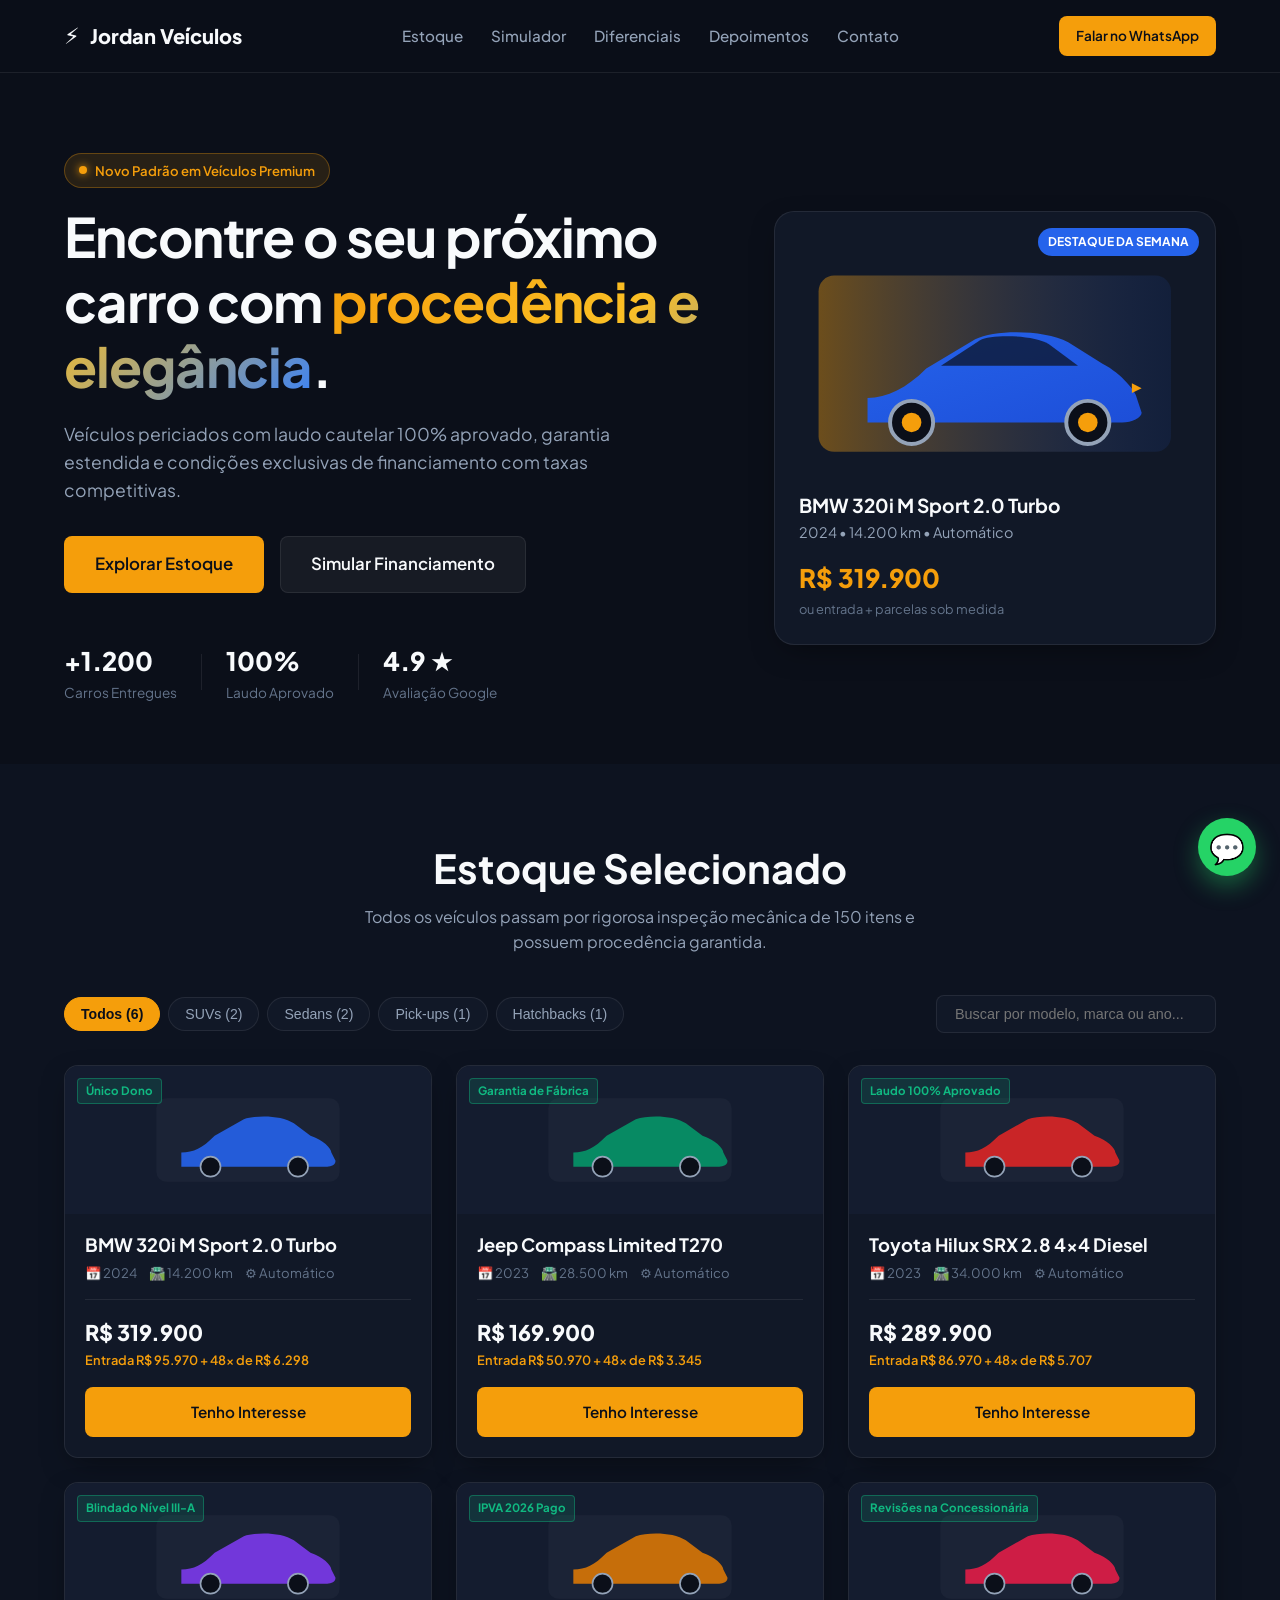
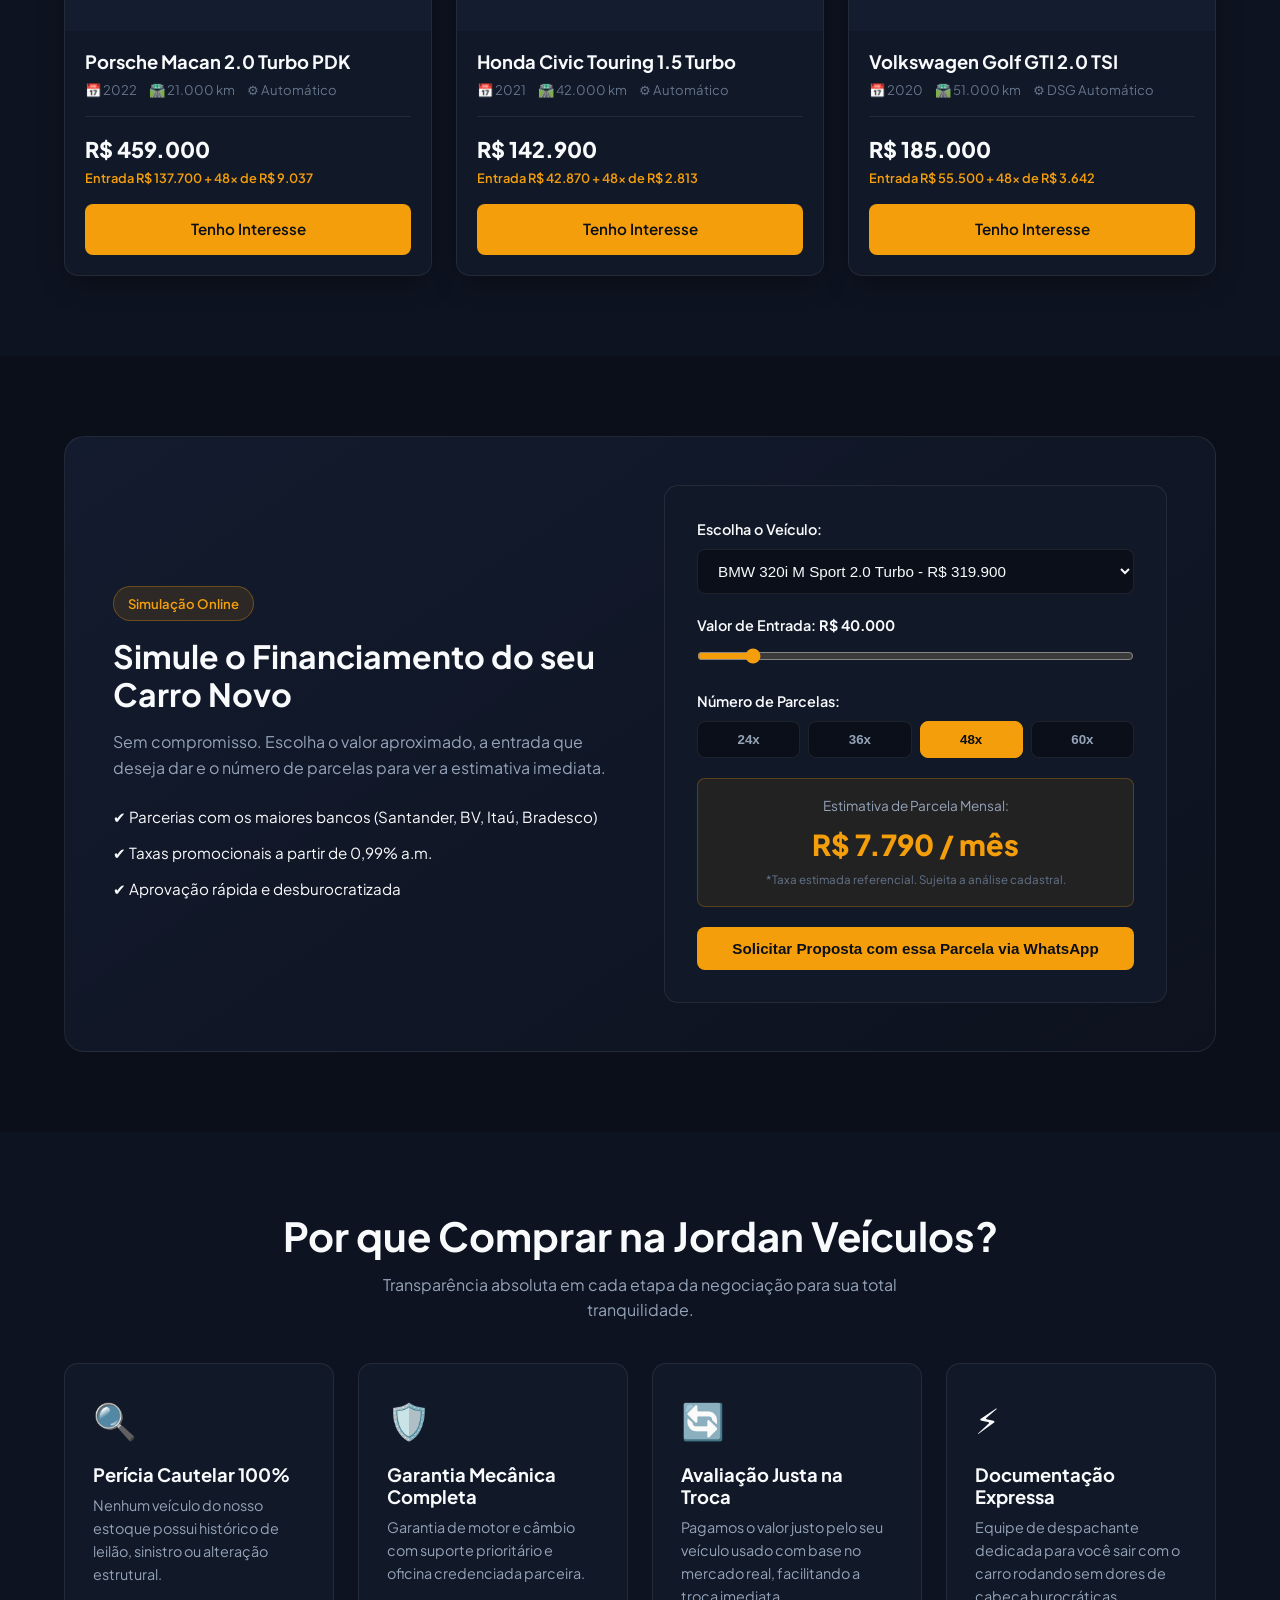
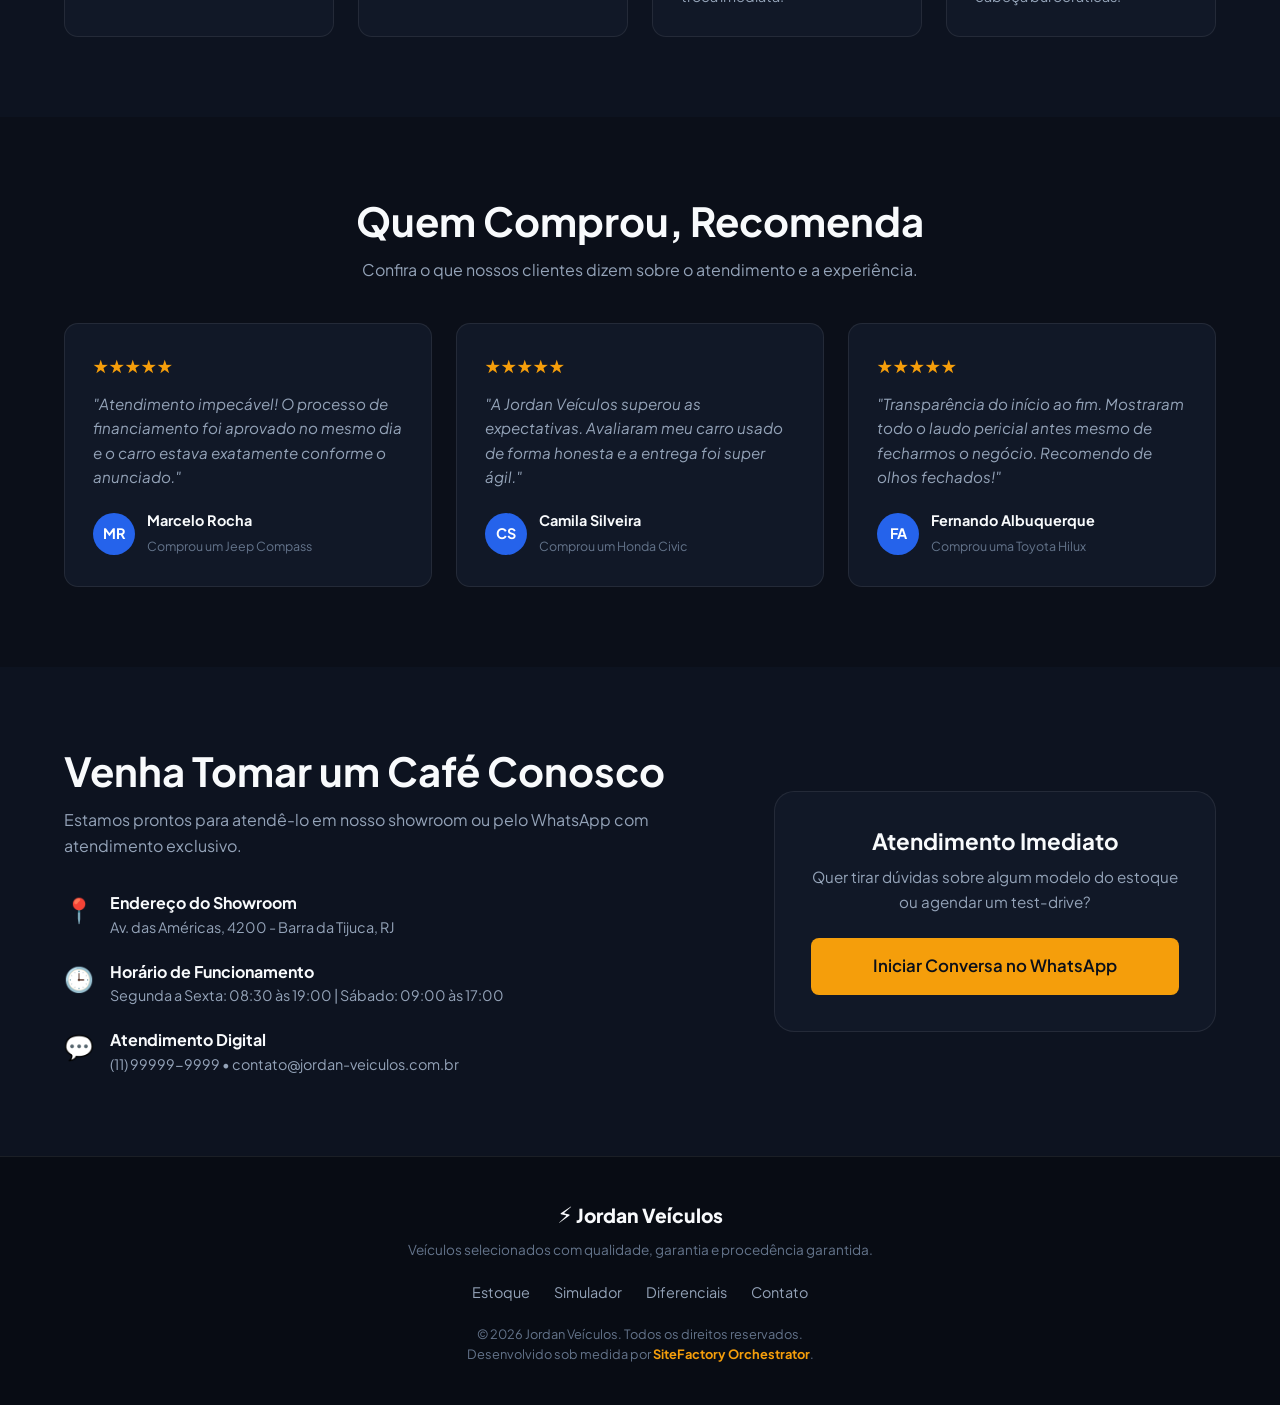
==== Projects/jordan-veiculos/src/index.html @ a625aee8 "feat: initial commit do SiteFactory - Orquestrador Multi-Agentes em C#" ====
<!DOCTYPE html>
<html lang="pt-BR">
<head>
  <meta charset="UTF-8">
  <meta name="viewport" content="width=device-width, initial-scale=1.0">
  <meta name="description" content="Jordan Veículos - Concessionária de veículos seminovos selecionados e premium com garantia de procedência e financiamento facilitado.">
  <meta name="theme-color" content="#0B0F19">
  <link rel="icon" type="image/svg+xml" href="../public/favicon.svg">
  
  <title>Jordan Veículos | Veículos Selecionados & Seminovos Premium</title>
  
  <!-- Tipografia do Google Fonts -->
  <link rel="preconnect" href="https://fonts.googleapis.com">
  <link rel="preconnect" href="https://fonts.gstatic.com" crossorigin>
  <link href="https://fonts.googleapis.com/css2?family=Plus+Jakarta+Sans:wght@400;500;600;700;800&display=swap" rel="stylesheet">
  
  <link rel="stylesheet" href="styles/main.css">
</head>
<body>

  <!-- Header / Barra de Navegação -->
  <header class="navbar-header" id="navbar">
    <div class="container nav-container">
      <a href="#" class="brand-logo" id="brand-logo">
        <span class="brand-icon">⚡</span>
        <span class="brand-name">Jordan Veículos</span>
      </a>

      <nav class="nav-menu" id="nav-menu">
        <a href="#estoque" class="nav-link">Estoque</a>
        <a href="#simulador" class="nav-link">Simulador</a>
        <a href="#diferenciais" class="nav-link">Diferenciais</a>
        <a href="#depoimentos" class="nav-link">Depoimentos</a>
        <a href="#contato" class="nav-link">Contato</a>
      </nav>

      <div class="nav-actions">
        <a href="https://wa.me/5511999999999?text=Olá!+Gostaria+de+saber+mais+sobre+o+estoque+da+Jordan%20Ve%C3%ADculos" target="_blank" rel="noopener noreferrer" class="btn btn-primary btn-sm" id="nav-cta-whatsapp">
          <span>Falar no WhatsApp</span>
        </a>
      </div>
    </div>
  </header>

  <!-- Hero Section -->
  <section class="hero-section" id="home">
    <div class="container hero-grid">
      <div class="hero-content">
        <div class="badge-pill">
          <span class="badge-dot"></span>
          <span>Novo Padrão em Veículos Premium</span>
        </div>

        <h1 class="hero-title">
          Encontre o seu próximo carro com <span class="text-gradient">procedência e elegância</span>.
        </h1>

        <p class="hero-subtitle">
          Veículos periciados com laudo cautelar 100% aprovado, garantia estendida e condições exclusivas de financiamento com taxas competitivas.
        </p>

        <div class="hero-actions">
          <a href="#estoque" class="btn btn-primary btn-lg" id="hero-btn-estoque">Explorar Estoque</a>
          <a href="#simulador" class="btn btn-secondary btn-lg" id="hero-btn-simulador">Simular Financiamento</a>
        </div>

        <div class="hero-stats">
          <div class="stat-item">
            <span class="stat-number">+1.200</span>
            <span class="stat-label">Carros Entregues</span>
          </div>
          <div class="stat-divider"></div>
          <div class="stat-item">
            <span class="stat-number">100%</span>
            <span class="stat-label">Laudo Aprovado</span>
          </div>
          <div class="stat-divider"></div>
          <div class="stat-item">
            <span class="stat-number">4.9 ★</span>
            <span class="stat-label">Avaliação Google</span>
          </div>
        </div>
      </div>

      <div class="hero-card-visual">
        <div class="hero-visual-card">
          <div class="card-badge-top">Destaque da Semana</div>
          <div class="vehicle-illustration">
            <svg viewBox="0 0 400 220" class="car-svg" fill="none" xmlns="http://www.w3.org/2000/svg">
              <defs>
                <linearGradient id="carGrad" x1="0%" y1="0%" x2="100%" y2="100%">
                  <stop offset="0%" stop-color="#2563EB" />
                  <stop offset="100%" stop-color="#1D4ED8" />
                </linearGradient>
                <linearGradient id="glowGrad" x1="0%" y1="0%" x2="100%" y2="0%">
                  <stop offset="0%" stop-color="#F59E0B" stop-opacity="0.4" />
                  <stop offset="100%" stop-color="#2563EB" stop-opacity="0.1" />
                </linearGradient>
              </defs>
              <rect x="20" y="20" width="360" height="180" rx="16" fill="url(#glowGrad)" />
              <!-- Silhouette Car -->
              <path d="M70 145 C90 145 110 135 130 115 L180 85 C200 75 250 75 275 88 L310 110 C330 120 345 140 345 145 L350 160 C350 165 340 170 330 170 L70 170 Z" fill="url(#carGrad)" />
              <!-- Windows -->
              <path d="M145 112 L185 86 C195 80 240 80 255 90 L285 112 Z" fill="#0B0F19" opacity="0.7" />
              <!-- Headlights -->
              <path d="M340 130 L350 135 L340 140 Z" fill="#F59E0B" />
              <!-- Wheels -->
              <circle cx="115" cy="170" r="22" fill="#0B0F19" stroke="#94A3B8" stroke-width="4" />
              <circle cx="115" cy="170" r="10" fill="#F59E0B" />
              <circle cx="295" cy="170" r="22" fill="#0B0F19" stroke="#94A3B8" stroke-width="4" />
              <circle cx="295" cy="170" r="10" fill="#F59E0B" />
            </svg>
          </div>
          <div class="hero-card-meta">
            <h3>BMW 320i M Sport 2.0 Turbo</h3>
            <p>2024 • 14.200 km • Automático</p>
            <div class="hero-card-price">
              <span class="price-tag">R$ 319.900</span>
              <span class="price-sub">ou entrada + parcelas sob medida</span>
            </div>
          </div>
        </div>
      </div>
    </div>
  </section>

  <!-- Seção de Estoque com Filtros -->
  <section class="stock-section" id="estoque">
    <div class="container">
      <div class="section-header text-center">
        <h2 class="section-title">Estoque Selecionado</h2>
        <p class="section-desc">Todos os veículos passam por rigorosa inspeção mecânica de 150 itens e possuem procedência garantida.</p>
      </div>

      <!-- Barra de Filtros e Busca -->
      <div class="filter-controls" id="filter-bar">
        <div class="filter-tabs">
          <button class="filter-btn active" data-category="todos">Todos (<span id="count-todos">6</span>)</button>
          <button class="filter-btn" data-category="suv">SUVs (<span id="count-suv">2</span>)</button>
          <button class="filter-btn" data-category="sedan">Sedans (<span id="count-sedan">2</span>)</button>
          <button class="filter-btn" data-category="pickup">Pick-ups (<span id="count-pickup">1</span>)</button>
          <button class="filter-btn" data-category="hatch">Hatchbacks (<span id="count-hatch">1</span>)</button>
        </div>

        <div class="search-box">
          <input type="text" id="search-input" placeholder="Buscar por modelo, marca ou ano..." aria-label="Buscar veículo">
        </div>
      </div>

      <!-- Grid de Veículos -->
      <div class="vehicle-grid" id="vehicle-grid">
        <!-- Renderizado dinamicamente via app.js -->
      </div>
    </div>
  </section>

  <!-- Simulador de Financiamento -->
  <section class="simulator-section" id="simulador">
    <div class="container">
      <div class="simulator-card">
        <div class="simulator-info">
          <div class="badge-pill">Simulação Online</div>
          <h2 class="simulator-title">Simule o Financiamento do seu Carro Novo</h2>
          <p class="simulator-desc">
            Sem compromisso. Escolha o valor aproximado, a entrada que deseja dar e o número de parcelas para ver a estimativa imediata.
          </p>
          <ul class="sim-benefits">
            <li>✔ Parcerias com os maiores bancos (Santander, BV, Itaú, Bradesco)</li>
            <li>✔ Taxas promocionais a partir de 0,99% a.m.</li>
            <li>✔ Aprovação rápida e desburocratizada</li>
          </ul>
        </div>

        <div class="simulator-form">
          <div class="form-group">
            <label for="sim-car-select">Escolha o Veículo:</label>
            <select id="sim-car-select" class="form-control">
              <!-- Populado via app.js -->
            </select>
          </div>

          <div class="form-group">
            <label for="sim-entry-range">Valor de Entrada: <strong id="entry-display">R$ 40.000</strong></label>
            <input type="range" id="sim-entry-range" min="10000" max="250000" step="5000" value="40000" class="range-slider">
          </div>

          <div class="form-group">
            <label>Número de Parcelas:</label>
            <div class="installments-selector" id="installments-buttons">
              <button type="button" class="inst-btn" data-months="24">24x</button>
              <button type="button" class="inst-btn" data-months="36">36x</button>
              <button type="button" class="inst-btn active" data-months="48">48x</button>
              <button type="button" class="inst-btn" data-months="60">60x</button>
            </div>
          </div>

          <div class="simulator-result-box">
            <div class="result-label">Estimativa de Parcela Mensal:</div>
            <div class="result-value" id="installment-result">R$ 2.450 / mês</div>
            <div class="result-footnote">*Taxa estimada referencial. Sujeita a análise cadastral.</div>
          </div>

          <button type="button" class="btn btn-primary btn-block" id="btn-send-simulation">
            Solicitar Proposta com essa Parcela via WhatsApp
          </button>
        </div>
      </div>
    </div>
  </section>

  <!-- Diferenciais e Garantias -->
  <section class="differentiators-section" id="diferenciais">
    <div class="container">
      <div class="section-header text-center">
        <h2 class="section-title">Por que Comprar na Jordan Veículos?</h2>
        <p class="section-desc">Transparência absoluta em cada etapa da negociação para sua total tranquilidade.</p>
      </div>

      <div class="diff-grid">
        <div class="diff-card">
          <div class="diff-icon">🔍</div>
          <h3>Perícia Cautelar 100%</h3>
          <p>Nenhum veículo do nosso estoque possui histórico de leilão, sinistro ou alteração estrutural.</p>
        </div>

        <div class="diff-card">
          <div class="diff-icon">🛡️</div>
          <h3>Garantia Mecânica Completa</h3>
          <p>Garantia de motor e câmbio com suporte prioritário e oficina credenciada parceira.</p>
        </div>

        <div class="diff-card">
          <div class="diff-icon">🔄</div>
          <h3>Avaliação Justa na Troca</h3>
          <p>Pagamos o valor justo pelo seu veículo usado com base no mercado real, facilitando a troca imediata.</p>
        </div>

        <div class="diff-card">
          <div class="diff-icon">⚡</div>
          <h3>Documentação Expressa</h3>
          <p>Equipe de despachante dedicada para você sair com o carro rodando sem dores de cabeça burocráticas.</p>
        </div>
      </div>
    </div>
  </section>

  <!-- Depoimentos de Clientes -->
  <section class="reviews-section" id="depoimentos">
    <div class="container">
      <div class="section-header text-center">
        <h2 class="section-title">Quem Comprou, Recomenda</h2>
        <p class="section-desc">Confira o que nossos clientes dizem sobre o atendimento e a experiência.</p>
      </div>

      <div class="reviews-grid">
        <div class="review-card">
          <div class="review-stars">★★★★★</div>
          <p class="review-text">"Atendimento impecável! O processo de financiamento foi aprovado no mesmo dia e o carro estava exatamente conforme o anunciado."</p>
          <div class="review-author">
            <div class="author-avatar">MR</div>
            <div>
              <strong>Marcelo Rocha</strong>
              <span>Comprou um Jeep Compass</span>
            </div>
          </div>
        </div>

        <div class="review-card">
          <div class="review-stars">★★★★★</div>
          <p class="review-text">"A Jordan Veículos superou as expectativas. Avaliaram meu carro usado de forma honesta e a entrega foi super ágil."</p>
          <div class="review-author">
            <div class="author-avatar">CS</div>
            <div>
              <strong>Camila Silveira</strong>
              <span>Comprou um Honda Civic</span>
            </div>
          </div>
        </div>

        <div class="review-card">
          <div class="review-stars">★★★★★</div>
          <p class="review-text">"Transparência do início ao fim. Mostraram todo o laudo pericial antes mesmo de fecharmos o negócio. Recomendo de olhos fechados!"</p>
          <div class="review-author">
            <div class="author-avatar">FA</div>
            <div>
              <strong>Fernando Albuquerque</strong>
              <span>Comprou uma Toyota Hilux</span>
            </div>
          </div>
        </div>
      </div>
    </div>
  </section>

  <!-- Seção de Contato e Localização -->
  <section class="contact-section" id="contato">
    <div class="container contact-grid">
      <div class="contact-info">
        <h2 class="section-title">Venha Tomar um Café Conosco</h2>
        <p class="contact-lead">Estamos prontos para atendê-lo em nosso showroom ou pelo WhatsApp com atendimento exclusivo.</p>

        <div class="info-items">
          <div class="info-item">
            <span class="info-icon">📍</span>
            <div>
              <strong>Endereço do Showroom</strong>
              <p>Av. das Américas, 4200 - Barra da Tijuca, RJ</p>
            </div>
          </div>

          <div class="info-item">
            <span class="info-icon">🕒</span>
            <div>
              <strong>Horário de Funcionamento</strong>
              <p>Segunda a Sexta: 08:30 às 19:00 | Sábado: 09:00 às 17:00</p>
            </div>
          </div>

          <div class="info-item">
            <span class="info-icon">💬</span>
            <div>
              <strong>Atendimento Digital</strong>
              <p>(11) 99999-9999 • contato@jordan-veiculos.com.br</p>
            </div>
          </div>
        </div>
      </div>

      <div class="contact-action-box">
        <h3>Atendimento Imediato</h3>
        <p>Quer tirar dúvidas sobre algum modelo do estoque ou agendar um test-drive?</p>
        <a href="https://wa.me/5511999999999?text=Olá!+Gostaria+de+agendar+uma+visita+na+Jordan%20Ve%C3%ADculos" target="_blank" rel="noopener noreferrer" class="btn btn-primary btn-block btn-lg">
          Iniciar Conversa no WhatsApp
        </a>
      </div>
    </div>
  </section>

  <!-- Rodapé -->
  <footer class="footer" id="footer">
    <div class="container footer-content">
      <div class="footer-brand">
        <span class="brand-icon">⚡</span>
        <span class="brand-name">Jordan Veículos</span>
        <p class="footer-tagline">Veículos selecionados com qualidade, garantia e procedência garantida.</p>
      </div>

      <div class="footer-links">
        <a href="#estoque">Estoque</a>
        <a href="#simulador">Simulador</a>
        <a href="#diferenciais">Diferenciais</a>
        <a href="#contato">Contato</a>
      </div>

      <div class="footer-legal">
        <p>© 2026 Jordan Veículos. Todos os direitos reservados.</p>
        <p class="powered-by">Desenvolvido sob medida por <strong>SiteFactory Orchestrator</strong>.</p>
      </div>
    </div>
  </footer>

  <!-- Botão Flutuante de WhatsApp -->
  <a href="https://wa.me/5511999999999?text=Olá!+Gostaria+de+informações+sobre+o+estoque+da+Jordan%20Ve%C3%ADculos" target="_blank" rel="noopener noreferrer" class="floating-whatsapp" id="floating-whatsapp" aria-label="Conversar no WhatsApp">
    <span>💬</span>
  </a>

  <!-- Script da Aplicação -->
  <script src="scripts/app.js"></script>
</body>
</html>
---- Projects/jordan-veiculos/src/styles/main.css ----
:root {
  --bg-base: #0B0F19;
  --bg-surface: #111827;
  --bg-surface-elevated: #1E293B;
  --bg-card: rgba(17, 24, 39, 0.7);
  --primary: #F59E0B;
  --primary-hover: #D97706;
  --accent-blue: #2563EB;
  --accent-blue-hover: #1D4ED8;
  --text-primary: #F8FAFC;
  --text-secondary: #94A3B8;
  --text-muted: #64748B;
  --border-subtle: rgba(255, 255, 255, 0.08);
  --border-glow: rgba(245, 158, 11, 0.35);
  --success: #10B981;
  --radius-sm: 8px;
  --radius-md: 14px;
  --radius-lg: 20px;
  --transition: all 0.25s cubic-bezier(0.4, 0, 0.2, 1);
  --shadow-card: 0 10px 30px -10px rgba(0, 0, 0, 0.5);
  --font-family: 'Plus Jakarta Sans', system-ui, -apple-system, sans-serif;
}

/* Reset Básico */
*, *::before, *::after {
  box-sizing: border-box;
  margin: 0;
  padding: 0;
}

html {
  scroll-behavior: smooth;
  font-family: var(--font-family);
  background-color: var(--bg-base);
  color: var(--text-primary);
}

body {
  line-height: 1.6;
  overflow-x: hidden;
}

.container {
  width: 90%;
  max-width: 1200px;
  margin: 0 auto;
}

/* Tipografia */
h1, h2, h3, h4 {
  font-weight: 700;
  line-height: 1.2;
}

.text-gradient {
  background: linear-gradient(135deg, #F59E0B 0%, #FBBF24 50%, #3B82F6 100%);
  -webkit-background-clip: text;
  -webkit-text-fill-color: transparent;
}

.text-center {
  text-align: center;
}

/* Botões */
.btn {
  display: inline-flex;
  align-items: center;
  justify-content: center;
  gap: 8px;
  padding: 12px 24px;
  border-radius: var(--radius-sm);
  font-weight: 600;
  font-size: 0.95rem;
  text-decoration: none;
  cursor: pointer;
  border: 1px solid transparent;
  transition: var(--transition);
}

.btn-primary {
  background-color: var(--primary);
  color: #0B0F19;
}
.btn-primary:hover {
  background-color: var(--primary-hover);
  transform: translateY(-2px);
  box-shadow: 0 8px 20px rgba(245, 158, 11, 0.35);
}

.btn-secondary {
  background-color: rgba(255, 255, 255, 0.05);
  color: var(--text-primary);
  border-color: var(--border-subtle);
}
.btn-secondary:hover {
  background-color: rgba(255, 255, 255, 0.1);
  border-color: rgba(255, 255, 255, 0.2);
}

.btn-sm {
  padding: 8px 16px;
  font-size: 0.85rem;
}

.btn-lg {
  padding: 14px 30px;
  font-size: 1.05rem;
}

.btn-block {
  width: 100%;
}

/* Badges */
.badge-pill {
  display: inline-flex;
  align-items: center;
  gap: 8px;
  padding: 6px 14px;
  background: rgba(245, 158, 11, 0.12);
  border: 1px solid rgba(245, 158, 11, 0.3);
  border-radius: 999px;
  font-size: 0.82rem;
  color: var(--primary);
  font-weight: 600;
  margin-bottom: 16px;
}

.badge-dot {
  width: 8px;
  height: 8px;
  border-radius: 50%;
  background-color: var(--primary);
  box-shadow: 0 0 8px var(--primary);
}

/* Navbar */
.navbar-header {
  position: sticky;
  top: 0;
  z-index: 100;
  background: rgba(11, 15, 25, 0.85);
  backdrop-filter: blur(14px);
  border-bottom: 1px solid var(--border-subtle);
  padding: 16px 0;
}

.nav-container {
  display: flex;
  align-items: center;
  justify-content: space-between;
}

.brand-logo {
  display: flex;
  align-items: center;
  gap: 10px;
  text-decoration: none;
  color: var(--text-primary);
  font-size: 1.25rem;
  font-weight: 800;
}

.brand-icon {
  font-size: 1.4rem;
}

.nav-menu {
  display: flex;
  gap: 28px;
}

.nav-link {
  color: var(--text-secondary);
  text-decoration: none;
  font-weight: 500;
  font-size: 0.95rem;
  transition: var(--transition);
}

.nav-link:hover {
  color: var(--primary);
}

/* Hero Section */
.hero-section {
  padding: 80px 0 60px;
  position: relative;
}

.hero-grid {
  display: grid;
  grid-template-columns: 1.2fr 0.8fr;
  gap: 48px;
  align-items: center;
}

.hero-title {
  font-size: clamp(2.3rem, 4.5vw, 3.4rem);
  letter-spacing: -0.02em;
  margin-bottom: 20px;
}

.hero-subtitle {
  font-size: 1.1rem;
  color: var(--text-secondary);
  margin-bottom: 32px;
  max-width: 580px;
}

.hero-actions {
  display: flex;
  gap: 16px;
  flex-wrap: wrap;
  margin-bottom: 48px;
}

.hero-stats {
  display: flex;
  align-items: center;
  gap: 24px;
}

.stat-item {
  display: flex;
  flex-direction: column;
}

.stat-number {
  font-size: 1.6rem;
  font-weight: 800;
  color: var(--text-primary);
}

.stat-label {
  font-size: 0.85rem;
  color: var(--text-muted);
}

.stat-divider {
  width: 1px;
  height: 36px;
  background-color: var(--border-subtle);
}

/* Hero Visual Card */
.hero-visual-card {
  background: var(--bg-surface);
  border: 1px solid var(--border-subtle);
  border-radius: var(--radius-lg);
  padding: 24px;
  box-shadow: var(--shadow-card);
  position: relative;
}

.card-badge-top {
  position: absolute;
  top: 16px;
  right: 16px;
  background: var(--accent-blue);
  color: #fff;
  font-size: 0.75rem;
  font-weight: 700;
  padding: 4px 10px;
  border-radius: 999px;
  text-transform: uppercase;
}

.vehicle-illustration {
  margin: 20px 0 16px;
}

.car-svg {
  width: 100%;
  height: auto;
}

.hero-card-meta h3 {
  font-size: 1.2rem;
  margin-bottom: 4px;
}

.hero-card-meta p {
  font-size: 0.9rem;
  color: var(--text-secondary);
  margin-bottom: 14px;
}

.hero-card-price {
  display: flex;
  flex-direction: column;
}

.price-tag {
  font-size: 1.6rem;
  font-weight: 800;
  color: var(--primary);
}

.price-sub {
  font-size: 0.8rem;
  color: var(--text-muted);
}

/* Seções Gerais */
.section-header {
  margin-bottom: 40px;
}

.section-title {
  font-size: clamp(1.8rem, 3.2vw, 2.5rem);
  margin-bottom: 12px;
}

.section-desc {
  color: var(--text-secondary);
  max-width: 600px;
  margin: 0 auto;
}

/* Estoque */
.stock-section {
  padding: 80px 0;
  background-color: #0d1320;
}

.filter-controls {
  display: flex;
  justify-content: space-between;
  align-items: center;
  flex-wrap: wrap;
  gap: 16px;
  margin-bottom: 32px;
}

.filter-tabs {
  display: flex;
  gap: 8px;
  flex-wrap: wrap;
}

.filter-btn {
  background: var(--bg-surface);
  color: var(--text-secondary);
  border: 1px solid var(--border-subtle);
  padding: 8px 16px;
  border-radius: 999px;
  font-size: 0.88rem;
  cursor: pointer;
  transition: var(--transition);
}

.filter-btn:hover {
  color: var(--text-primary);
  border-color: rgba(255, 255, 255, 0.2);
}

.filter-btn.active {
  background: var(--primary);
  color: #0B0F19;
  font-weight: 700;
  border-color: var(--primary);
}

.search-box input {
  background: var(--bg-surface);
  border: 1px solid var(--border-subtle);
  color: var(--text-primary);
  padding: 10px 18px;
  border-radius: var(--radius-sm);
  font-size: 0.9rem;
  width: 280px;
  outline: none;
  transition: var(--transition);
}

.search-box input:focus {
  border-color: var(--primary);
  box-shadow: 0 0 0 3px rgba(245, 158, 11, 0.15);
}

/* Grid de Veículos */
.vehicle-grid {
  display: grid;
  grid-template-columns: repeat(auto-fill, minmax(320px, 1fr));
  gap: 24px;
}

.vehicle-card {
  background: var(--bg-surface);
  border: 1px solid var(--border-subtle);
  border-radius: var(--radius-md);
  overflow: hidden;
  display: flex;
  flex-direction: column;
  transition: var(--transition);
  box-shadow: var(--shadow-card);
}

.vehicle-card:hover {
  transform: translateY(-5px);
  border-color: var(--border-glow);
  box-shadow: 0 16px 32px -8px rgba(0, 0, 0, 0.7);
}

.card-img-wrapper {
  position: relative;
  background: #141c2f;
  padding: 24px;
  display: flex;
  align-items: center;
  justify-content: center;
}

.card-tag {
  position: absolute;
  top: 12px;
  left: 12px;
  background: rgba(16, 185, 129, 0.15);
  border: 1px solid rgba(16, 185, 129, 0.4);
  color: var(--success);
  font-size: 0.72rem;
  font-weight: 700;
  padding: 3px 8px;
  border-radius: 4px;
}

.card-body {
  padding: 20px;
  display: flex;
  flex-direction: column;
  flex: 1;
}

.card-body h3 {
  font-size: 1.15rem;
  margin-bottom: 6px;
}

.vehicle-tags {
  display: flex;
  gap: 12px;
  font-size: 0.82rem;
  color: var(--text-muted);
  margin-bottom: 16px;
}

.vehicle-pricing {
  margin-top: auto;
  padding-top: 16px;
  border-top: 1px solid var(--border-subtle);
  display: flex;
  justify-content: space-between;
  align-items: flex-end;
  margin-bottom: 16px;
}

.price-main {
  font-size: 1.35rem;
  font-weight: 800;
  color: var(--text-primary);
}

.price-installment {
  font-size: 0.8rem;
  color: var(--primary);
  font-weight: 600;
}

/* Simulador */
.simulator-section {
  padding: 80px 0;
}

.simulator-card {
  background: linear-gradient(145deg, #131b2e 0%, #0d121e 100%);
  border: 1px solid var(--border-subtle);
  border-radius: var(--radius-lg);
  padding: 48px;
  display: grid;
  grid-template-columns: 1fr 1fr;
  gap: 48px;
  align-items: center;
}

.simulator-title {
  font-size: 2rem;
  margin-bottom: 16px;
}

.simulator-desc {
  color: var(--text-secondary);
  margin-bottom: 24px;
}

.sim-benefits {
  list-style: none;
  display: flex;
  flex-direction: column;
  gap: 12px;
  color: var(--text-primary);
  font-size: 0.95rem;
}

.simulator-form {
  background: var(--bg-surface);
  border: 1px solid var(--border-subtle);
  border-radius: var(--radius-md);
  padding: 32px;
}

.form-group {
  margin-bottom: 20px;
}

.form-group label {
  display: block;
  font-size: 0.9rem;
  font-weight: 600;
  margin-bottom: 8px;
  color: var(--text-primary);
}

.form-control {
  width: 100%;
  padding: 12px 16px;
  border-radius: var(--radius-sm);
  background: #0B0F19;
  border: 1px solid var(--border-subtle);
  color: var(--text-primary);
  font-size: 0.95rem;
  outline: none;
}

.range-slider {
  width: 100%;
  accent-color: var(--primary);
  cursor: pointer;
}

.installments-selector {
  display: grid;
  grid-template-columns: repeat(4, 1fr);
  gap: 8px;
}

.inst-btn {
  background: #0B0F19;
  border: 1px solid var(--border-subtle);
  color: var(--text-secondary);
  padding: 10px;
  border-radius: var(--radius-sm);
  font-weight: 600;
  cursor: pointer;
  transition: var(--transition);
}

.inst-btn.active {
  background: var(--primary);
  color: #0B0F19;
  border-color: var(--primary);
}

.simulator-result-box {
  background: rgba(245, 158, 11, 0.08);
  border: 1px solid rgba(245, 158, 11, 0.25);
  border-radius: var(--radius-sm);
  padding: 16px;
  text-align: center;
  margin-bottom: 20px;
}

.result-label {
  font-size: 0.85rem;
  color: var(--text-secondary);
}

.result-value {
  font-size: 1.8rem;
  font-weight: 800;
  color: var(--primary);
  margin: 4px 0;
}

.result-footnote {
  font-size: 0.72rem;
  color: var(--text-muted);
}

/* Diferenciais */
.differentiators-section {
  padding: 80px 0;
  background-color: #0d1320;
}

.diff-grid {
  display: grid;
  grid-template-columns: repeat(auto-fit, minmax(240px, 1fr));
  gap: 24px;
}

.diff-card {
  background: var(--bg-surface);
  border: 1px solid var(--border-subtle);
  border-radius: var(--radius-md);
  padding: 28px;
  transition: var(--transition);
}

.diff-card:hover {
  transform: translateY(-4px);
  border-color: rgba(255, 255, 255, 0.2);
}

.diff-icon {
  font-size: 2.2rem;
  margin-bottom: 16px;
}

.diff-card h3 {
  font-size: 1.15rem;
  margin-bottom: 8px;
}

.diff-card p {
  color: var(--text-secondary);
  font-size: 0.9rem;
}

/* Depoimentos */
.reviews-section {
  padding: 80px 0;
}

.reviews-grid {
  display: grid;
  grid-template-columns: repeat(auto-fit, minmax(300px, 1fr));
  gap: 24px;
}

.review-card {
  background: var(--bg-surface);
  border: 1px solid var(--border-subtle);
  border-radius: var(--radius-md);
  padding: 28px;
  display: flex;
  flex-direction: column;
}

.review-stars {
  color: var(--primary);
  margin-bottom: 12px;
  font-size: 1.1rem;
}

.review-text {
  color: var(--text-secondary);
  font-style: italic;
  font-size: 0.95rem;
  margin-bottom: 20px;
  flex: 1;
}

.review-author {
  display: flex;
  align-items: center;
  gap: 12px;
}

.author-avatar {
  width: 42px;
  height: 42px;
  border-radius: 50%;
  background: var(--accent-blue);
  color: #fff;
  display: flex;
  align-items: center;
  justify-content: center;
  font-weight: 700;
  font-size: 0.9rem;
}

.review-author strong {
  display: block;
  font-size: 0.9rem;
}

.review-author span {
  font-size: 0.78rem;
  color: var(--text-muted);
}

/* Contato */
.contact-section {
  padding: 80px 0;
  background-color: #0d1320;
}

.contact-grid {
  display: grid;
  grid-template-columns: 1.2fr 0.8fr;
  gap: 48px;
  align-items: center;
}

.contact-lead {
  color: var(--text-secondary);
  margin-bottom: 32px;
}

.info-items {
  display: flex;
  flex-direction: column;
  gap: 20px;
}

.info-item {
  display: flex;
  gap: 16px;
  align-items: flex-start;
}

.info-icon {
  font-size: 1.5rem;
}

.info-item p {
  color: var(--text-secondary);
  font-size: 0.9rem;
}

.contact-action-box {
  background: var(--bg-surface);
  border: 1px solid var(--border-subtle);
  border-radius: var(--radius-lg);
  padding: 36px;
  text-align: center;
}

.contact-action-box h3 {
  font-size: 1.4rem;
  margin-bottom: 10px;
}

.contact-action-box p {
  color: var(--text-secondary);
  margin-bottom: 24px;
  font-size: 0.95rem;
}

/* Rodapé */
.footer {
  border-top: 1px solid var(--border-subtle);
  padding: 40px 0;
  background: #080c14;
}

.footer-content {
  display: flex;
  flex-direction: column;
  align-items: center;
  text-align: center;
  gap: 20px;
}

.footer-brand .brand-name {
  font-weight: 800;
  font-size: 1.2rem;
}

.footer-tagline {
  color: var(--text-muted);
  font-size: 0.85rem;
  margin-top: 6px;
}

.footer-links {
  display: flex;
  gap: 24px;
}

.footer-links a {
  color: var(--text-secondary);
  text-decoration: none;
  font-size: 0.9rem;
}

.footer-links a:hover {
  color: var(--primary);
}

.footer-legal {
  color: var(--text-muted);
  font-size: 0.8rem;
}

.powered-by strong {
  color: var(--primary);
}

/* Botão Flutuante de WhatsApp */
.floating-whatsapp {
  position: fixed;
  bottom: 24px;
  right: 24px;
  width: 58px;
  height: 58px;
  background-color: #25D366;
  border-radius: 50%;
  display: flex;
  align-items: center;
  justify-content: center;
  font-size: 1.8rem;
  box-shadow: 0 10px 25px rgba(37, 211, 102, 0.4);
  z-index: 999;
  text-decoration: none;
  transition: var(--transition);
}

.floating-whatsapp:hover {
  transform: scale(1.1);
}

/* Responsividade Mobile */
@media (max-width: 900px) {
  .hero-grid, .simulator-card, .contact-grid {
    grid-template-columns: 1fr;
    gap: 32px;
  }
  .nav-menu {
    display: none;
  }
  .simulator-card {
    padding: 24px;
  }
}
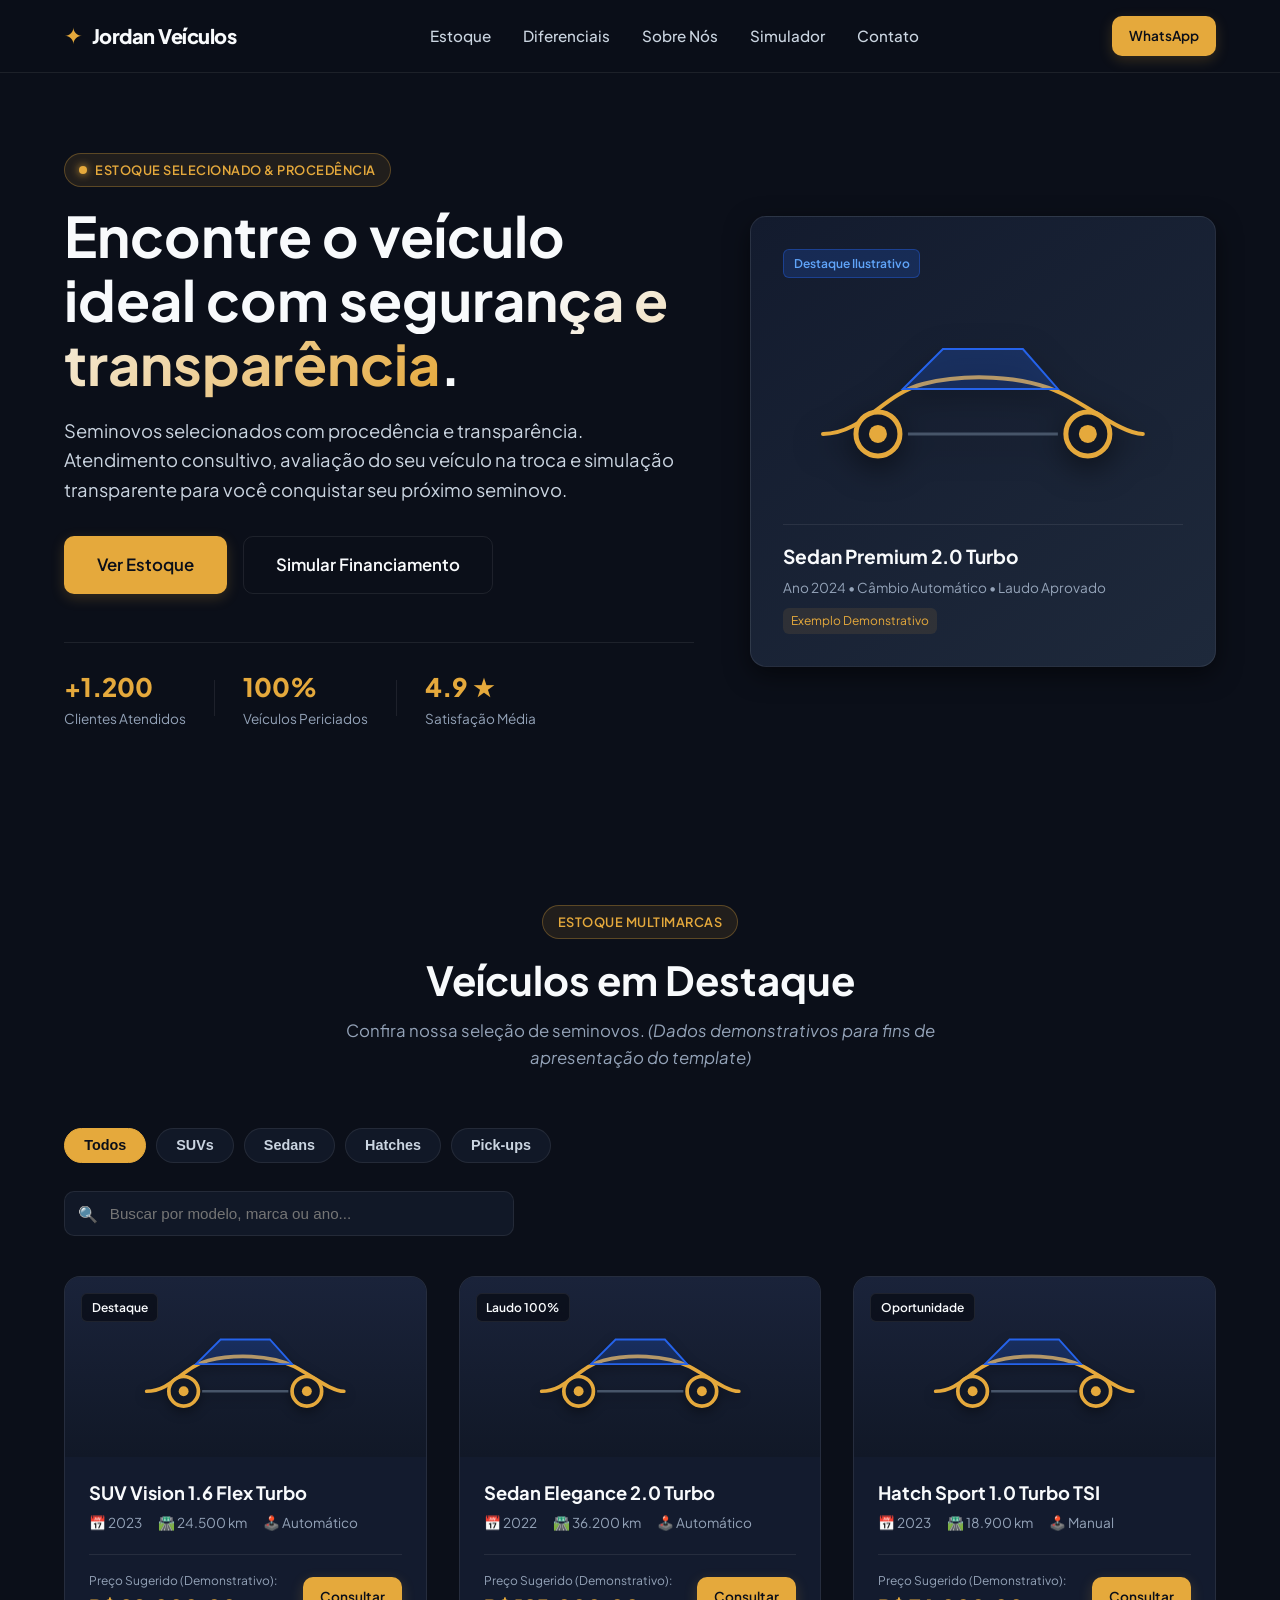
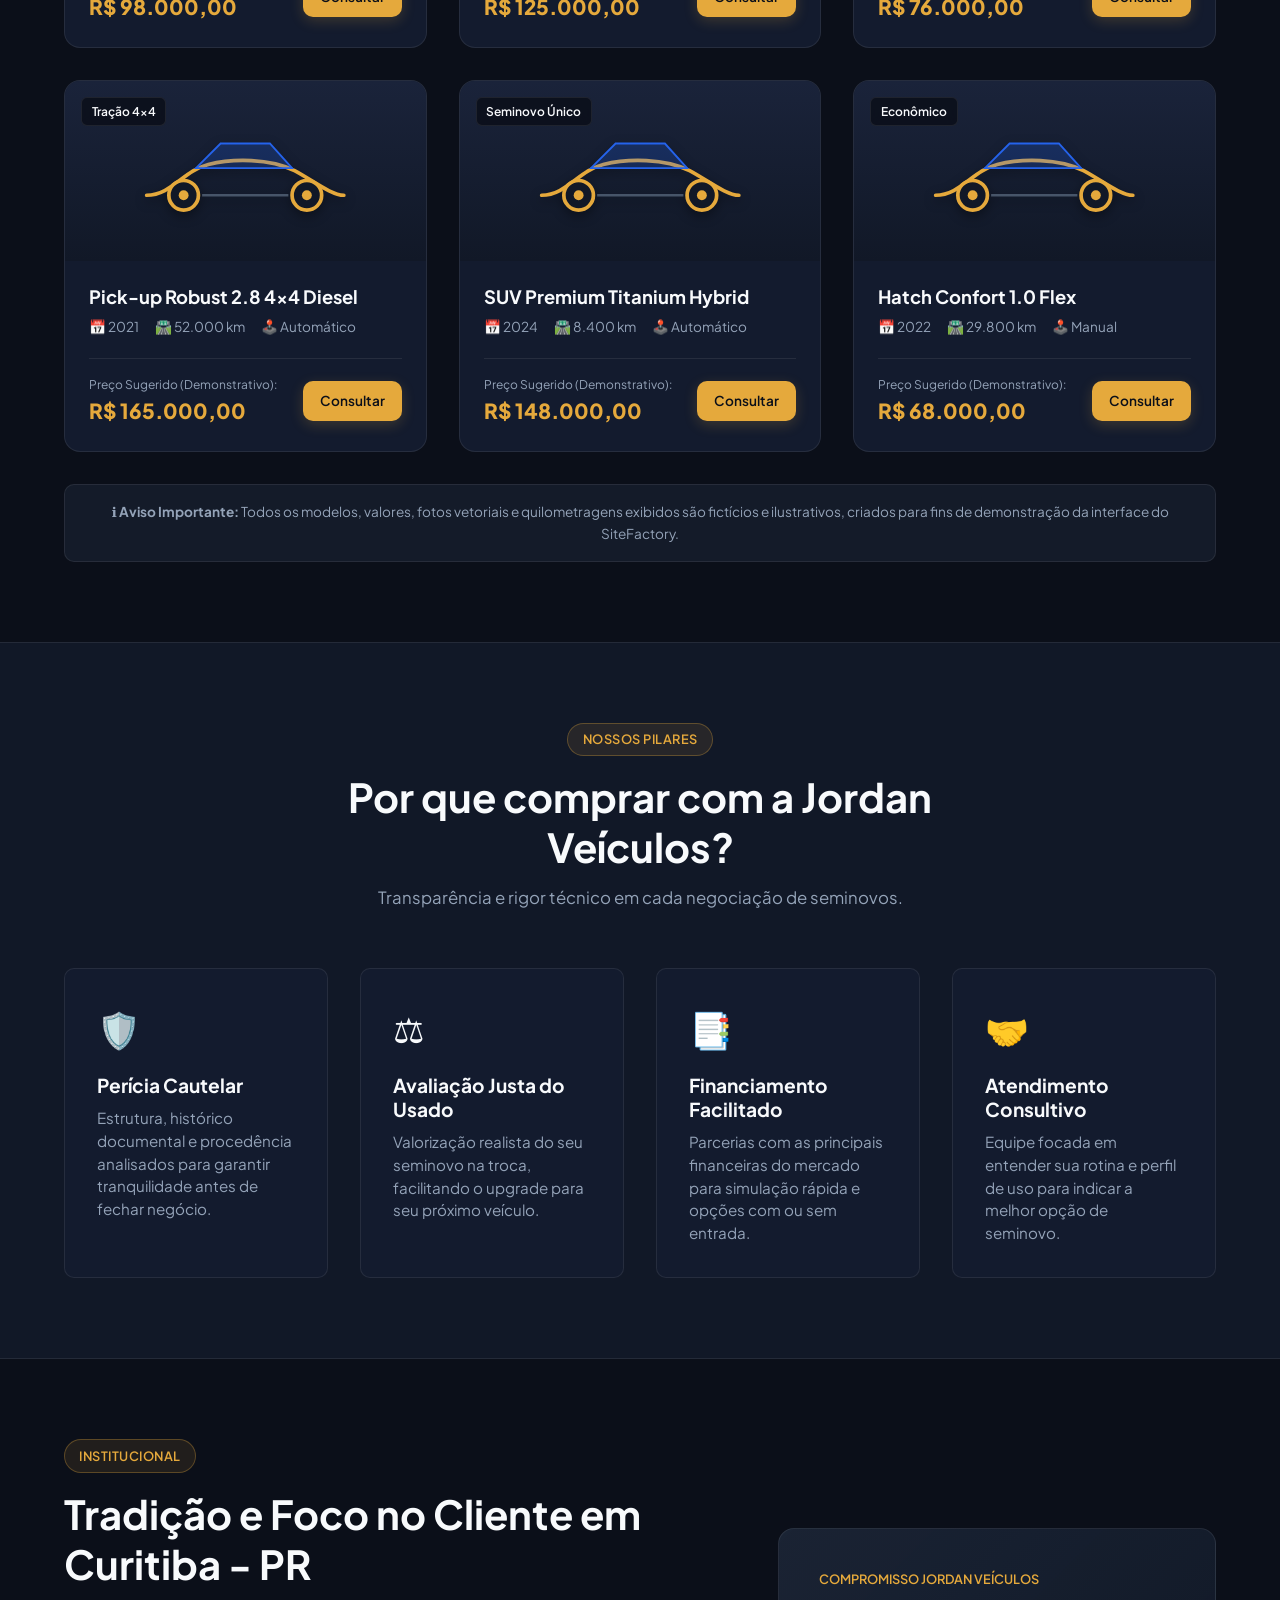
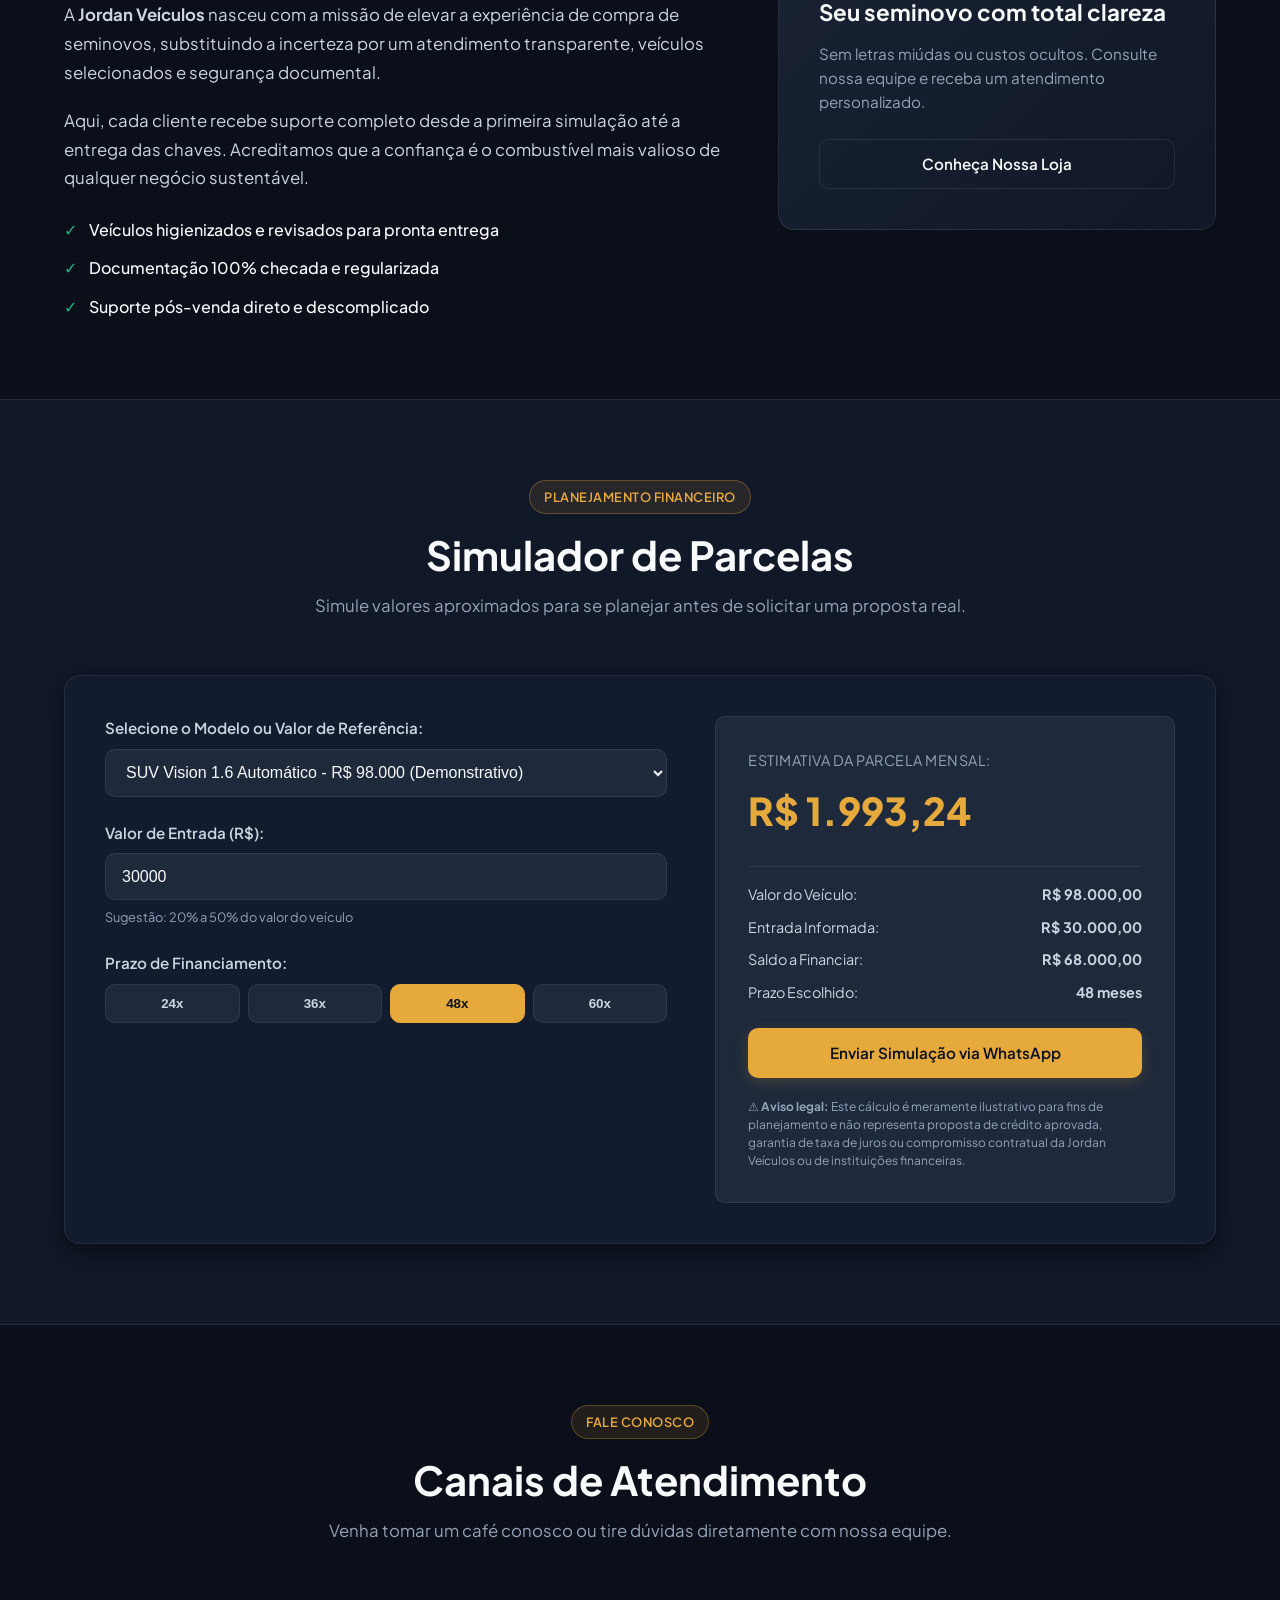
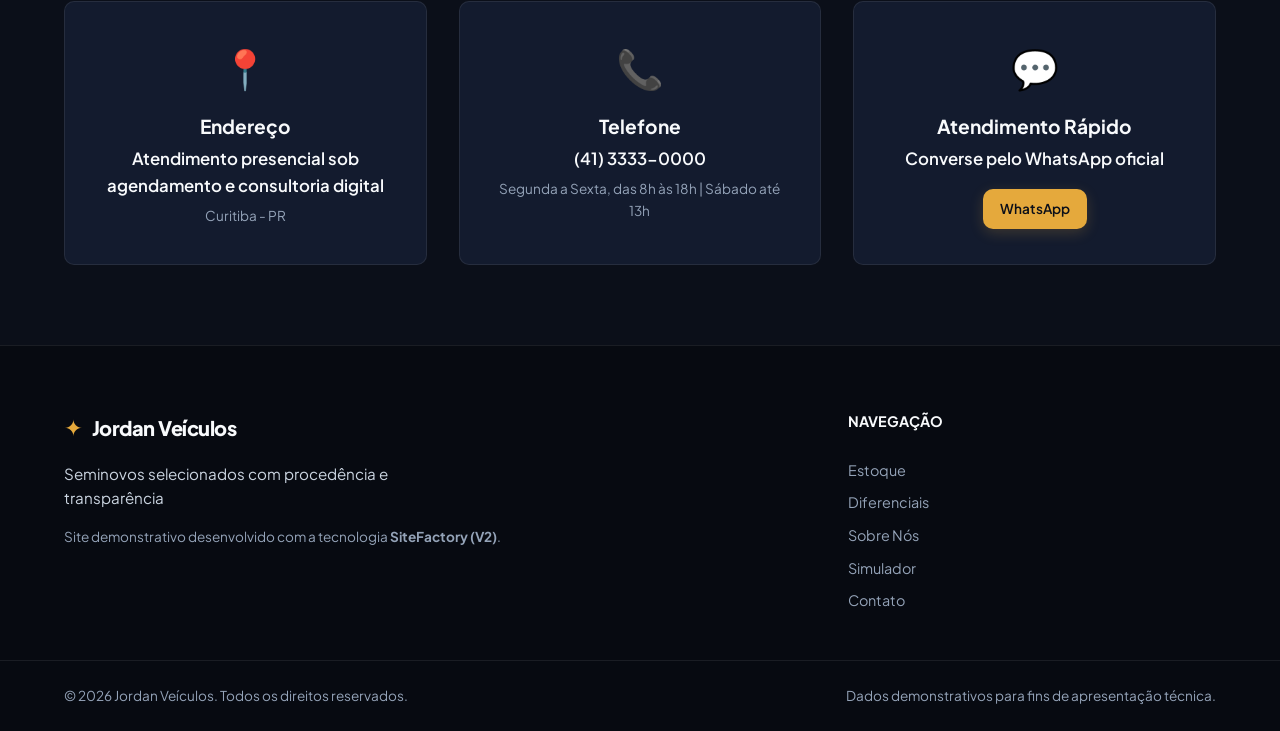
==== commit a346827a: "feat: complete SiteFactory V2 with reusable automotive templates" ====
--- a/Projects/jordan-veiculos/src/index.html
+++ b/Projects/jordan-veiculos/src/index.html
@@ -3,17 +3,17 @@
 <head>
   <meta charset="UTF-8">
   <meta name="viewport" content="width=device-width, initial-scale=1.0">
-  <meta name="description" content="Jordan Veículos - Concessionária de veículos seminovos selecionados e premium com garantia de procedência e financiamento facilitado.">
+  <meta name="description" content="Concession&#225;ria multimarcas especializada em ve&#237;culos seminovos periciados, garantia de proced&#234;ncia e atendimento consultivo.">
   <meta name="theme-color" content="#0B0F19">
   <link rel="icon" type="image/svg+xml" href="../public/favicon.svg">
-  
-  <title>Jordan Veículos | Veículos Selecionados & Seminovos Premium</title>
-  
-  <!-- Tipografia do Google Fonts -->
+
+  <title>Jordan Ve&#237;culos | Seminovos selecionados com proced&#234;ncia e transpar&#234;ncia</title>
+
+  <!-- Tipografia do Google Fonts: Plus Jakarta Sans -->
   <link rel="preconnect" href="https://fonts.googleapis.com">
   <link rel="preconnect" href="https://fonts.gstatic.com" crossorigin>
   <link href="https://fonts.googleapis.com/css2?family=Plus+Jakarta+Sans:wght@400;500;600;700;800&display=swap" rel="stylesheet">
-  
+
   <link rel="stylesheet" href="styles/main.css">
 </head>
 <body>
@@ -21,350 +21,363 @@
   <!-- Header / Barra de Navegação -->
   <header class="navbar-header" id="navbar">
     <div class="container nav-container">
-      <a href="#" class="brand-logo" id="brand-logo">
-        <span class="brand-icon">⚡</span>
-        <span class="brand-name">Jordan Veículos</span>
+      <a href="#" class="brand-logo" id="brand-logo" aria-label="Jordan Ve&#237;culos Página Inicial">
+        <span class="brand-icon" aria-hidden="true">✦</span>
+        <span class="brand-name">Jordan Ve&#237;culos</span>
       </a>
 
-      <nav class="nav-menu" id="nav-menu">
+      <button class="mobile-menu-toggle" id="mobile-menu-toggle" aria-label="Abrir menu de navegação" aria-expanded="false">
+        <span></span>
+        <span></span>
+        <span></span>
+      </button>
+
+      <nav class="nav-menu" id="nav-menu" aria-label="Navegação principal">
         <a href="#estoque" class="nav-link">Estoque</a>
+        <a href="#diferenciais" class="nav-link">Diferenciais</a>
+        <a href="#sobre" class="nav-link">Sobre Nós</a>
         <a href="#simulador" class="nav-link">Simulador</a>
-        <a href="#diferenciais" class="nav-link">Diferenciais</a>
-        <a href="#depoimentos" class="nav-link">Depoimentos</a>
         <a href="#contato" class="nav-link">Contato</a>
       </nav>
 
       <div class="nav-actions">
-        <a href="https://wa.me/5511999999999?text=Olá!+Gostaria+de+saber+mais+sobre+o+estoque+da+Jordan%20Ve%C3%ADculos" target="_blank" rel="noopener noreferrer" class="btn btn-primary btn-sm" id="nav-cta-whatsapp">
-          <span>Falar no WhatsApp</span>
+        <a href="https://wa.me/5541999999999?text=Ol%C3%A1%21%20Gostaria%20de%20mais%20informa%C3%A7%C3%B5es%20sobre%20os%20ve%C3%ADculos%20da%20Jordan%20Ve%C3%ADculos." target="_blank" rel="noopener noreferrer" class="btn btn-primary btn-sm" id="nav-cta-whatsapp">
+          <span>WhatsApp</span>
         </a>
       </div>
     </div>
   </header>
 
-  <!-- Hero Section -->
-  <section class="hero-section" id="home">
-    <div class="container hero-grid">
-      <div class="hero-content">
-        <div class="badge-pill">
-          <span class="badge-dot"></span>
-          <span>Novo Padrão em Veículos Premium</span>
-        </div>
-
-        <h1 class="hero-title">
-          Encontre o seu próximo carro com <span class="text-gradient">procedência e elegância</span>.
-        </h1>
-
-        <p class="hero-subtitle">
-          Veículos periciados com laudo cautelar 100% aprovado, garantia estendida e condições exclusivas de financiamento com taxas competitivas.
-        </p>
-
-        <div class="hero-actions">
-          <a href="#estoque" class="btn btn-primary btn-lg" id="hero-btn-estoque">Explorar Estoque</a>
-          <a href="#simulador" class="btn btn-secondary btn-lg" id="hero-btn-simulador">Simular Financiamento</a>
-        </div>
-
-        <div class="hero-stats">
-          <div class="stat-item">
-            <span class="stat-number">+1.200</span>
-            <span class="stat-label">Carros Entregues</span>
-          </div>
-          <div class="stat-divider"></div>
-          <div class="stat-item">
-            <span class="stat-number">100%</span>
-            <span class="stat-label">Laudo Aprovado</span>
-          </div>
-          <div class="stat-divider"></div>
-          <div class="stat-item">
-            <span class="stat-number">4.9 ★</span>
-            <span class="stat-label">Avaliação Google</span>
-          </div>
-        </div>
-      </div>
-
-      <div class="hero-card-visual">
-        <div class="hero-visual-card">
-          <div class="card-badge-top">Destaque da Semana</div>
-          <div class="vehicle-illustration">
-            <svg viewBox="0 0 400 220" class="car-svg" fill="none" xmlns="http://www.w3.org/2000/svg">
-              <defs>
-                <linearGradient id="carGrad" x1="0%" y1="0%" x2="100%" y2="100%">
-                  <stop offset="0%" stop-color="#2563EB" />
-                  <stop offset="100%" stop-color="#1D4ED8" />
-                </linearGradient>
-                <linearGradient id="glowGrad" x1="0%" y1="0%" x2="100%" y2="0%">
-                  <stop offset="0%" stop-color="#F59E0B" stop-opacity="0.4" />
-                  <stop offset="100%" stop-color="#2563EB" stop-opacity="0.1" />
-                </linearGradient>
-              </defs>
-              <rect x="20" y="20" width="360" height="180" rx="16" fill="url(#glowGrad)" />
-              <!-- Silhouette Car -->
-              <path d="M70 145 C90 145 110 135 130 115 L180 85 C200 75 250 75 275 88 L310 110 C330 120 345 140 345 145 L350 160 C350 165 340 170 330 170 L70 170 Z" fill="url(#carGrad)" />
-              <!-- Windows -->
-              <path d="M145 112 L185 86 C195 80 240 80 255 90 L285 112 Z" fill="#0B0F19" opacity="0.7" />
-              <!-- Headlights -->
-              <path d="M340 130 L350 135 L340 140 Z" fill="#F59E0B" />
-              <!-- Wheels -->
-              <circle cx="115" cy="170" r="22" fill="#0B0F19" stroke="#94A3B8" stroke-width="4" />
-              <circle cx="115" cy="170" r="10" fill="#F59E0B" />
-              <circle cx="295" cy="170" r="22" fill="#0B0F19" stroke="#94A3B8" stroke-width="4" />
-              <circle cx="295" cy="170" r="10" fill="#F59E0B" />
-            </svg>
-          </div>
-          <div class="hero-card-meta">
-            <h3>BMW 320i M Sport 2.0 Turbo</h3>
-            <p>2024 • 14.200 km • Automático</p>
-            <div class="hero-card-price">
-              <span class="price-tag">R$ 319.900</span>
-              <span class="price-sub">ou entrada + parcelas sob medida</span>
-            </div>
-          </div>
-        </div>
-      </div>
-    </div>
-  </section>
-
-  <!-- Seção de Estoque com Filtros -->
-  <section class="stock-section" id="estoque">
-    <div class="container">
-      <div class="section-header text-center">
-        <h2 class="section-title">Estoque Selecionado</h2>
-        <p class="section-desc">Todos os veículos passam por rigorosa inspeção mecânica de 150 itens e possuem procedência garantida.</p>
-      </div>
-
-      <!-- Barra de Filtros e Busca -->
-      <div class="filter-controls" id="filter-bar">
-        <div class="filter-tabs">
-          <button class="filter-btn active" data-category="todos">Todos (<span id="count-todos">6</span>)</button>
-          <button class="filter-btn" data-category="suv">SUVs (<span id="count-suv">2</span>)</button>
-          <button class="filter-btn" data-category="sedan">Sedans (<span id="count-sedan">2</span>)</button>
-          <button class="filter-btn" data-category="pickup">Pick-ups (<span id="count-pickup">1</span>)</button>
-          <button class="filter-btn" data-category="hatch">Hatchbacks (<span id="count-hatch">1</span>)</button>
-        </div>
-
-        <div class="search-box">
-          <input type="text" id="search-input" placeholder="Buscar por modelo, marca ou ano..." aria-label="Buscar veículo">
-        </div>
-      </div>
-
-      <!-- Grid de Veículos -->
-      <div class="vehicle-grid" id="vehicle-grid">
-        <!-- Renderizado dinamicamente via app.js -->
-      </div>
-    </div>
-  </section>
-
-  <!-- Simulador de Financiamento -->
-  <section class="simulator-section" id="simulador">
-    <div class="container">
-      <div class="simulator-card">
-        <div class="simulator-info">
-          <div class="badge-pill">Simulação Online</div>
-          <h2 class="simulator-title">Simule o Financiamento do seu Carro Novo</h2>
-          <p class="simulator-desc">
-            Sem compromisso. Escolha o valor aproximado, a entrada que deseja dar e o número de parcelas para ver a estimativa imediata.
-          </p>
-          <ul class="sim-benefits">
-            <li>✔ Parcerias com os maiores bancos (Santander, BV, Itaú, Bradesco)</li>
-            <li>✔ Taxas promocionais a partir de 0,99% a.m.</li>
-            <li>✔ Aprovação rápida e desburocratizada</li>
-          </ul>
-        </div>
-
-        <div class="simulator-form">
-          <div class="form-group">
-            <label for="sim-car-select">Escolha o Veículo:</label>
-            <select id="sim-car-select" class="form-control">
-              <!-- Populado via app.js -->
-            </select>
-          </div>
-
-          <div class="form-group">
-            <label for="sim-entry-range">Valor de Entrada: <strong id="entry-display">R$ 40.000</strong></label>
-            <input type="range" id="sim-entry-range" min="10000" max="250000" step="5000" value="40000" class="range-slider">
-          </div>
-
-          <div class="form-group">
-            <label>Número de Parcelas:</label>
-            <div class="installments-selector" id="installments-buttons">
-              <button type="button" class="inst-btn" data-months="24">24x</button>
-              <button type="button" class="inst-btn" data-months="36">36x</button>
-              <button type="button" class="inst-btn active" data-months="48">48x</button>
-              <button type="button" class="inst-btn" data-months="60">60x</button>
-            </div>
-          </div>
-
-          <div class="simulator-result-box">
-            <div class="result-label">Estimativa de Parcela Mensal:</div>
-            <div class="result-value" id="installment-result">R$ 2.450 / mês</div>
-            <div class="result-footnote">*Taxa estimada referencial. Sujeita a análise cadastral.</div>
-          </div>
-
-          <button type="button" class="btn btn-primary btn-block" id="btn-send-simulation">
-            Solicitar Proposta com essa Parcela via WhatsApp
-          </button>
-        </div>
-      </div>
-    </div>
-  </section>
-
-  <!-- Diferenciais e Garantias -->
-  <section class="differentiators-section" id="diferenciais">
-    <div class="container">
-      <div class="section-header text-center">
-        <h2 class="section-title">Por que Comprar na Jordan Veículos?</h2>
-        <p class="section-desc">Transparência absoluta em cada etapa da negociação para sua total tranquilidade.</p>
-      </div>
-
-      <div class="diff-grid">
-        <div class="diff-card">
-          <div class="diff-icon">🔍</div>
-          <h3>Perícia Cautelar 100%</h3>
-          <p>Nenhum veículo do nosso estoque possui histórico de leilão, sinistro ou alteração estrutural.</p>
-        </div>
-
-        <div class="diff-card">
-          <div class="diff-icon">🛡️</div>
-          <h3>Garantia Mecânica Completa</h3>
-          <p>Garantia de motor e câmbio com suporte prioritário e oficina credenciada parceira.</p>
-        </div>
-
-        <div class="diff-card">
-          <div class="diff-icon">🔄</div>
-          <h3>Avaliação Justa na Troca</h3>
-          <p>Pagamos o valor justo pelo seu veículo usado com base no mercado real, facilitando a troca imediata.</p>
-        </div>
-
-        <div class="diff-card">
-          <div class="diff-icon">⚡</div>
-          <h3>Documentação Expressa</h3>
-          <p>Equipe de despachante dedicada para você sair com o carro rodando sem dores de cabeça burocráticas.</p>
-        </div>
-      </div>
-    </div>
-  </section>
-
-  <!-- Depoimentos de Clientes -->
-  <section class="reviews-section" id="depoimentos">
-    <div class="container">
-      <div class="section-header text-center">
-        <h2 class="section-title">Quem Comprou, Recomenda</h2>
-        <p class="section-desc">Confira o que nossos clientes dizem sobre o atendimento e a experiência.</p>
-      </div>
-
-      <div class="reviews-grid">
-        <div class="review-card">
-          <div class="review-stars">★★★★★</div>
-          <p class="review-text">"Atendimento impecável! O processo de financiamento foi aprovado no mesmo dia e o carro estava exatamente conforme o anunciado."</p>
-          <div class="review-author">
-            <div class="author-avatar">MR</div>
-            <div>
-              <strong>Marcelo Rocha</strong>
-              <span>Comprou um Jeep Compass</span>
-            </div>
-          </div>
-        </div>
-
-        <div class="review-card">
-          <div class="review-stars">★★★★★</div>
-          <p class="review-text">"A Jordan Veículos superou as expectativas. Avaliaram meu carro usado de forma honesta e a entrega foi super ágil."</p>
-          <div class="review-author">
-            <div class="author-avatar">CS</div>
-            <div>
-              <strong>Camila Silveira</strong>
-              <span>Comprou um Honda Civic</span>
-            </div>
-          </div>
-        </div>
-
-        <div class="review-card">
-          <div class="review-stars">★★★★★</div>
-          <p class="review-text">"Transparência do início ao fim. Mostraram todo o laudo pericial antes mesmo de fecharmos o negócio. Recomendo de olhos fechados!"</p>
-          <div class="review-author">
-            <div class="author-avatar">FA</div>
-            <div>
-              <strong>Fernando Albuquerque</strong>
-              <span>Comprou uma Toyota Hilux</span>
-            </div>
-          </div>
-        </div>
-      </div>
-    </div>
-  </section>
-
-  <!-- Seção de Contato e Localização -->
-  <section class="contact-section" id="contato">
-    <div class="container contact-grid">
-      <div class="contact-info">
-        <h2 class="section-title">Venha Tomar um Café Conosco</h2>
-        <p class="contact-lead">Estamos prontos para atendê-lo em nosso showroom ou pelo WhatsApp com atendimento exclusivo.</p>
-
-        <div class="info-items">
-          <div class="info-item">
-            <span class="info-icon">📍</span>
-            <div>
-              <strong>Endereço do Showroom</strong>
-              <p>Av. das Américas, 4200 - Barra da Tijuca, RJ</p>
-            </div>
-          </div>
-
-          <div class="info-item">
-            <span class="info-icon">🕒</span>
-            <div>
-              <strong>Horário de Funcionamento</strong>
-              <p>Segunda a Sexta: 08:30 às 19:00 | Sábado: 09:00 às 17:00</p>
-            </div>
-          </div>
-
-          <div class="info-item">
-            <span class="info-icon">💬</span>
-            <div>
-              <strong>Atendimento Digital</strong>
-              <p>(11) 99999-9999 • contato@jordan-veiculos.com.br</p>
-            </div>
-          </div>
-        </div>
-      </div>
-
-      <div class="contact-action-box">
-        <h3>Atendimento Imediato</h3>
-        <p>Quer tirar dúvidas sobre algum modelo do estoque ou agendar um test-drive?</p>
-        <a href="https://wa.me/5511999999999?text=Olá!+Gostaria+de+agendar+uma+visita+na+Jordan%20Ve%C3%ADculos" target="_blank" rel="noopener noreferrer" class="btn btn-primary btn-block btn-lg">
-          Iniciar Conversa no WhatsApp
-        </a>
-      </div>
-    </div>
-  </section>
+  <main id="main-content">
+    <!-- Hero Section -->
+    <section class="hero-section" id="home">
+      <div class="container hero-grid">
+        <div class="hero-content">
+          <div class="badge-pill">
+            <span class="badge-dot" aria-hidden="true"></span>
+            <span>Estoque Selecionado & Procedência</span>
+          </div>
+
+          <h1 class="hero-title">
+            Encontre o veículo ideal com <span class="text-gradient">segurança e transparência</span>.
+          </h1>
+
+          <p class="hero-subtitle">
+            Seminovos selecionados com proced&#234;ncia e transpar&#234;ncia. Atendimento consultivo, avaliação do seu veículo na troca e simulação transparente para você conquistar seu próximo seminovo.
+          </p>
+
+          <div class="hero-actions">
+            <a href="#estoque" class="btn btn-primary btn-lg" id="hero-btn-estoque">Ver Estoque</a>
+            <a href="#simulador" class="btn btn-secondary btn-lg" id="hero-btn-simulador">Simular Financiamento</a>
+          </div>
+
+          <div class="hero-stats">
+            <div class="stat-item">
+              <span class="stat-number">+1.200</span>
+              <span class="stat-label">Clientes Atendidos</span>
+            </div>
+            <div class="stat-divider" aria-hidden="true"></div>
+            <div class="stat-item">
+              <span class="stat-number">100%</span>
+              <span class="stat-label">Veículos Periciados</span>
+            </div>
+            <div class="stat-divider" aria-hidden="true"></div>
+            <div class="stat-item">
+              <span class="stat-number">4.9 ★</span>
+              <span class="stat-label">Satisfação Média</span>
+            </div>
+          </div>
+        </div>
+
+        <div class="hero-card-visual" aria-hidden="true">
+          <div class="hero-visual-card">
+            <div class="card-badge-top">Destaque Ilustrativo</div>
+            <div class="vehicle-silhouette">
+              <svg viewBox="0 0 400 200" class="hero-car-svg" fill="none" xmlns="http://www.w3.org/2000/svg">
+                <path d="M40 140 C80 140 100 100 140 90 C180 80 240 80 280 100 C310 115 340 140 360 140" stroke="var(--primary)" stroke-width="4" stroke-linecap="round" />
+                <path d="M120 95 L160 55 L240 55 L275 95 Z" fill="rgba(37, 99, 235, 0.25)" stroke="#2563EB" stroke-width="2" />
+                <circle cx="95" cy="140" r="22" fill="#111827" stroke="var(--primary)" stroke-width="5" />
+                <circle cx="95" cy="140" r="9" fill="var(--primary)" />
+                <circle cx="305" cy="140" r="22" fill="#111827" stroke="var(--primary)" stroke-width="5" />
+                <circle cx="305" cy="140" r="9" fill="var(--primary)" />
+                <line x1="125" y1="140" x2="275" y2="140" stroke="#475569" stroke-width="3" />
+              </svg>
+            </div>
+            <div class="hero-card-info">
+              <div class="vehicle-title">Sedan Premium 2.0 Turbo</div>
+              <div class="vehicle-meta">Ano 2024 • Câmbio Automático • Laudo Aprovado</div>
+              <div class="vehicle-demo-tag">Exemplo Demonstrativo</div>
+            </div>
+          </div>
+        </div>
+      </div>
+    </section>
+
+    <!-- Catálogo de Veículos em Destaque -->
+    <section class="section-container" id="estoque">
+      <div class="container">
+        <div class="section-header">
+          <div class="badge-pill">Estoque Multimarcas</div>
+          <h2 class="section-title">Veículos em Destaque</h2>
+          <p class="section-subtitle">
+            Confira nossa seleção de seminovos. <em>(Dados demonstrativos para fins de apresentação do template)</em>
+          </p>
+        </div>
+
+        <!-- Barra de Busca e Filtros -->
+        <div class="filter-wrapper" id="filter-bar">
+          <div class="category-tabs" role="tablist" aria-label="Categorias de veículos">
+            <button class="category-btn active" data-category="todos" role="tab" aria-selected="true">Todos</button>
+            <button class="category-btn" data-category="suv" role="tab" aria-selected="false">SUVs</button>
+            <button class="category-btn" data-category="sedan" role="tab" aria-selected="false">Sedans</button>
+            <button class="category-btn" data-category="hatch" role="tab" aria-selected="false">Hatches</button>
+            <button class="category-btn" data-category="pickup" role="tab" aria-selected="false">Pick-ups</button>
+          </div>
+
+          <div class="search-box">
+            <input type="text" id="search-input" placeholder="Buscar por modelo, marca ou ano..." aria-label="Buscar veículos por modelo, marca ou ano">
+            <span class="search-icon" aria-hidden="true">🔍</span>
+          </div>
+        </div>
+
+        <!-- Grade Dinâmica de Veículos -->
+        <div class="vehicle-grid" id="vehicle-grid" aria-live="polite">
+          <!-- Renderizado via JavaScript (renderVehicles) -->
+        </div>
+
+        <div class="catalog-disclaimer">
+          <p>ℹ <strong>Aviso Importante:</strong> Todos os modelos, valores, fotos vetoriais e quilometragens exibidos são fictícios e ilustrativos, criados para fins de demonstração da interface do SiteFactory.</p>
+        </div>
+      </div>
+    </section>
+
+    <!-- Diferenciais -->
+    <section class="section-container section-elevated" id="diferenciais">
+      <div class="container">
+        <div class="section-header">
+          <div class="badge-pill">Nossos Pilares</div>
+          <h2 class="section-title">Por que comprar com a Jordan Ve&#237;culos?</h2>
+          <p class="section-subtitle">
+            Transparência e rigor técnico em cada negociação de seminovos.
+          </p>
+        </div>
+
+        <div class="features-grid">
+          <div class="feature-card">
+            <div class="feature-icon" aria-hidden="true">🛡️</div>
+            <h3 class="feature-title">Perícia Cautelar</h3>
+            <p class="feature-desc">Estrutura, histórico documental e procedência analisados para garantir tranquilidade antes de fechar negócio.</p>
+          </div>
+
+          <div class="feature-card">
+            <div class="feature-icon" aria-hidden="true">⚖️</div>
+            <h3 class="feature-title">Avaliação Justa do Usado</h3>
+            <p class="feature-desc">Valorização realista do seu seminovo na troca, facilitando o upgrade para seu próximo veículo.</p>
+          </div>
+
+          <div class="feature-card">
+            <div class="feature-icon" aria-hidden="true">📑</div>
+            <h3 class="feature-title">Financiamento Facilitado</h3>
+            <p class="feature-desc">Parcerias com as principais financeiras do mercado para simulação rápida e opções com ou sem entrada.</p>
+          </div>
+
+          <div class="feature-card">
+            <div class="feature-icon" aria-hidden="true">🤝</div>
+            <h3 class="feature-title">Atendimento Consultivo</h3>
+            <p class="feature-desc">Equipe focada em entender sua rotina e perfil de uso para indicar a melhor opção de seminovo.</p>
+          </div>
+        </div>
+      </div>
+    </section>
+
+    <!-- Área Institucional / Sobre Nós -->
+    <section class="section-container" id="sobre">
+      <div class="container">
+        <div class="about-grid">
+          <div class="about-content">
+            <div class="badge-pill">Institucional</div>
+            <h2 class="section-title">Tradição e Foco no Cliente em Curitiba - PR</h2>
+            <p class="about-text">
+              A <strong>Jordan Ve&#237;culos</strong> nasceu com a missão de elevar a experiência de compra de seminovos, substituindo a incerteza por um atendimento transparente, veículos selecionados e segurança documental.
+            </p>
+            <p class="about-text">
+              Aqui, cada cliente recebe suporte completo desde a primeira simulação até a entrega das chaves. Acreditamos que a confiança é o combustível mais valioso de qualquer negócio sustentável.
+            </p>
+            <div class="about-highlights">
+              <div class="highlight-item">
+                <span class="highlight-check">✓</span>
+                <span>Veículos higienizados e revisados para pronta entrega</span>
+              </div>
+              <div class="highlight-item">
+                <span class="highlight-check">✓</span>
+                <span>Documentação 100% checada e regularizada</span>
+              </div>
+              <div class="highlight-item">
+                <span class="highlight-check">✓</span>
+                <span>Suporte pós-venda direto e descomplicado</span>
+              </div>
+            </div>
+          </div>
+
+          <div class="about-card-badge">
+            <div class="glass-box">
+              <div class="box-tag">Compromisso Jordan Ve&#237;culos</div>
+              <h3 class="box-title">Seu seminovo com total clareza</h3>
+              <p class="box-text">Sem letras miúdas ou custos ocultos. Consulte nossa equipe e receba um atendimento personalizado.</p>
+              <a href="#contato" class="btn btn-secondary btn-block">Conheça Nossa Loja</a>
+            </div>
+          </div>
+        </div>
+      </div>
+    </section>
+
+    <!-- Simulador de Financiamento Demonstrativo -->
+    <section class="section-container section-elevated" id="simulador">
+      <div class="container">
+        <div class="section-header">
+          <div class="badge-pill">Planejamento Financeiro</div>
+          <h2 class="section-title">Simulador de Parcelas</h2>
+          <p class="section-subtitle">
+            Simule valores aproximados para se planejar antes de solicitar uma proposta real.
+          </p>
+        </div>
+
+        <div class="simulator-card">
+          <div class="simulator-inputs">
+            <div class="form-group">
+              <label for="sim-vehicle-select">Selecione o Modelo ou Valor de Referência:</label>
+              <select id="sim-vehicle-select" class="form-control">
+                <option value="68000">Hatch Confort 1.0 Flex - R$ 68.000 (Demonstrativo)</option>
+                <option value="98000" selected>SUV Vision 1.6 Automático - R$ 98.000 (Demonstrativo)</option>
+                <option value="125000">Sedan Elegance 2.0 Turbo - R$ 125.000 (Demonstrativo)</option>
+                <option value="165000">Pick-up Robust 4x4 Diesel - R$ 165.000 (Demonstrativo)</option>
+              </select>
+            </div>
+
+            <div class="form-group">
+              <label for="sim-entry-input">Valor de Entrada (R$):</label>
+              <input type="number" id="sim-entry-input" class="form-control" value="30000" min="0" step="1000">
+              <div class="input-hint">Sugestão: 20% a 50% do valor do veículo</div>
+            </div>
+
+            <div class="form-group">
+              <label>Prazo de Financiamento:</label>
+              <div class="term-options" id="sim-terms">
+                <button type="button" class="term-btn" data-months="24">24x</button>
+                <button type="button" class="term-btn" data-months="36">36x</button>
+                <button type="button" class="term-btn active" data-months="48">48x</button>
+                <button type="button" class="term-btn" data-months="60">60x</button>
+              </div>
+            </div>
+          </div>
+
+          <div class="simulator-results">
+            <div class="result-box">
+              <span class="result-title">Estimativa da Parcela Mensal:</span>
+              <div class="result-value" id="sim-monthly-installment">R$ 1.980,00</div>
+              <div class="result-details">
+                <div class="detail-row">
+                  <span>Valor do Veículo:</span>
+                  <strong id="sim-total-display">R$ 98.000,00</strong>
+                </div>
+                <div class="detail-row">
+                  <span>Entrada Informada:</span>
+                  <strong id="sim-entry-display">R$ 30.000,00</strong>
+                </div>
+                <div class="detail-row">
+                  <span>Saldo a Financiar:</span>
+                  <strong id="sim-balance-display">R$ 68.000,00</strong>
+                </div>
+                <div class="detail-row">
+                  <span>Prazo Escolhido:</span>
+                  <strong id="sim-term-display">48 meses</strong>
+                </div>
+              </div>
+
+              <a href="https://wa.me/5541999999999?text=Ol%C3%A1%21%20Gostaria%20de%20mais%20informa%C3%A7%C3%B5es%20sobre%20os%20ve%C3%ADculos%20da%20Jordan%20Ve%C3%ADculos." target="_blank" rel="noopener noreferrer" class="btn btn-primary btn-block" id="sim-send-whatsapp">
+                Enviar Simulação via WhatsApp
+              </a>
+
+              <div class="legal-notice">
+                ⚠️ <strong>Aviso legal:</strong> Este cálculo é meramente ilustrativo para fins de planejamento e não representa proposta de crédito aprovada, garantia de taxa de juros ou compromisso contratual da Jordan Ve&#237;culos ou de instituições financeiras.
+              </div>
+            </div>
+          </div>
+        </div>
+      </div>
+    </section>
+
+    <!-- Contato e Localização -->
+    <section class="section-container" id="contato">
+      <div class="container">
+        <div class="section-header">
+          <div class="badge-pill">Fale Conosco</div>
+          <h2 class="section-title">Canais de Atendimento</h2>
+          <p class="section-subtitle">
+            Venha tomar um café conosco ou tire dúvidas diretamente com nossa equipe.
+          </p>
+        </div>
+
+        <div class="contact-grid">
+          <div class="contact-card">
+            <div class="contact-icon" aria-hidden="true">📍</div>
+            <h3 class="contact-title">Endereço</h3>
+            <p class="contact-detail">Atendimento presencial sob agendamento e consultoria digital</p>
+            <p class="contact-subdetail">Curitiba - PR</p>
+          </div>
+
+          <div class="contact-card">
+            <div class="contact-icon" aria-hidden="true">📞</div>
+            <h3 class="contact-title">Telefone</h3>
+            <p class="contact-detail">(41) 3333-0000</p>
+            <p class="contact-subdetail">Segunda a Sexta, das 8h às 18h | Sábado até 13h</p>
+          </div>
+
+          <div class="contact-card">
+            <div class="contact-icon" aria-hidden="true">💬</div>
+            <h3 class="contact-title">Atendimento Rápido</h3>
+            <p class="contact-detail">Converse pelo WhatsApp oficial</p>
+            <a href="https://wa.me/5541999999999?text=Ol%C3%A1%21%20Gostaria%20de%20mais%20informa%C3%A7%C3%B5es%20sobre%20os%20ve%C3%ADculos%20da%20Jordan%20Ve%C3%ADculos." target="_blank" rel="noopener noreferrer" class="btn btn-primary btn-sm" style="margin-top: 1rem;" id="contato-cta-whatsapp">
+              WhatsApp
+            </a>
+          </div>
+        </div>
+      </div>
+    </section>
+  </main>
 
   <!-- Rodapé -->
   <footer class="footer" id="footer">
     <div class="container footer-content">
       <div class="footer-brand">
-        <span class="brand-icon">⚡</span>
-        <span class="brand-name">Jordan Veículos</span>
-        <p class="footer-tagline">Veículos selecionados com qualidade, garantia e procedência garantida.</p>
+        <div class="brand-logo footer-logo">
+          <span class="brand-icon" aria-hidden="true">✦</span>
+          <span class="brand-name">Jordan Ve&#237;culos</span>
+        </div>
+        <p class="footer-tagline">Seminovos selecionados com proced&#234;ncia e transpar&#234;ncia</p>
+        <p class="footer-legal-tag">Site demonstrativo desenvolvido com a tecnologia <strong>SiteFactory (V2)</strong>.</p>
       </div>
 
       <div class="footer-links">
-        <a href="#estoque">Estoque</a>
-        <a href="#simulador">Simulador</a>
-        <a href="#diferenciais">Diferenciais</a>
-        <a href="#contato">Contato</a>
-      </div>
-
-      <div class="footer-legal">
-        <p>© 2026 Jordan Veículos. Todos os direitos reservados.</p>
-        <p class="powered-by">Desenvolvido sob medida por <strong>SiteFactory Orchestrator</strong>.</p>
+        <div class="footer-col">
+          <span class="footer-heading">Navegação</span>
+          <a href="#estoque">Estoque</a>
+          <a href="#diferenciais">Diferenciais</a>
+          <a href="#sobre">Sobre Nós</a>
+          <a href="#simulador">Simulador</a>
+          <a href="#contato">Contato</a>
+        </div>
+      </div>
+    </div>
+
+    <div class="footer-bottom">
+      <div class="container bottom-row">
+        <span>© 2026 Jordan Ve&#237;culos. Todos os direitos reservados.</span>
+        <span>Dados demonstrativos para fins de apresentação técnica.</span>
       </div>
     </div>
   </footer>
 
-  <!-- Botão Flutuante de WhatsApp -->
-  <a href="https://wa.me/5511999999999?text=Olá!+Gostaria+de+informações+sobre+o+estoque+da+Jordan%20Ve%C3%ADculos" target="_blank" rel="noopener noreferrer" class="floating-whatsapp" id="floating-whatsapp" aria-label="Conversar no WhatsApp">
-    <span>💬</span>
-  </a>
-
-  <!-- Script da Aplicação -->
   <script src="scripts/app.js"></script>
 </body>
-</html>+</html>
--- a/Projects/jordan-veiculos/src/styles/main.css
+++ b/Projects/jordan-veiculos/src/styles/main.css
@@ -1,27 +1,47 @@
+/* ==========================================================================
+   SiteFactory V2 — Template Automotivo Moderno
+   Design System em CSS Puro (Vanilla CSS)
+   ========================================================================== */
+
 :root {
+  /* Paleta Base — Dark Luxury Automotivo */
   --bg-base: #0B0F19;
   --bg-surface: #111827;
   --bg-surface-elevated: #1E293B;
-  --bg-card: rgba(17, 24, 39, 0.7);
-  --primary: #F59E0B;
-  --primary-hover: #D97706;
-  --accent-blue: #2563EB;
-  --accent-blue-hover: #1D4ED8;
+  --bg-surface-card: #131B2E;
+
+  /* Cor Primária e Acentos */
+  --primary: #E5A93C;
+  --primary-hover: #F5BA4F;
+  --primary-glow: rgba(229, 169, 60, 0.2);
+  --accent: #2563EB;
+  --accent-hover: #1D4ED8;
+  --success: #10B981;
+
+  /* Tipografia e Cores de Texto */
   --text-primary: #F8FAFC;
-  --text-secondary: #94A3B8;
-  --text-muted: #64748B;
+  --text-secondary: #CBD5E1;
+  --text-muted: #94A3B8;
+
+  /* Bordas e Divisores */
   --border-subtle: rgba(255, 255, 255, 0.08);
-  --border-glow: rgba(245, 158, 11, 0.35);
-  --success: #10B981;
-  --radius-sm: 8px;
-  --radius-md: 14px;
-  --radius-lg: 20px;
-  --transition: all 0.25s cubic-bezier(0.4, 0, 0.2, 1);
-  --shadow-card: 0 10px 30px -10px rgba(0, 0, 0, 0.5);
-  --font-family: 'Plus Jakarta Sans', system-ui, -apple-system, sans-serif;
-}
-
-/* Reset Básico */
+  --border-focus: rgba(229, 169, 60, 0.5);
+
+  /* Sombras e Raios */
+  --radius-sm: 6px;
+  --radius-md: 10px;
+  --radius-lg: 16px;
+  --radius-full: 9999px;
+
+  --shadow-sm: 0 2px 4px rgba(0, 0, 0, 0.3);
+  --shadow-md: 0 4px 12px rgba(0, 0, 0, 0.4);
+  --shadow-lg: 0 8px 24px rgba(0, 0, 0, 0.5);
+
+  /* Transições Suaves */
+  --transition: all 0.25s cubic-bezier(0.16, 1, 0.3, 1);
+}
+
+/* Reset Básico e Box Sizing */
 *, *::before, *::after {
   box-sizing: border-box;
   margin: 0;
@@ -30,36 +50,43 @@
 
 html {
   scroll-behavior: smooth;
-  font-family: var(--font-family);
+  font-size: 16px;
+}
+
+body {
+  font-family: 'Plus Jakarta Sans', system-ui, -apple-system, BlinkMacSystemFont, 'Segoe UI', Roboto, sans-serif;
   background-color: var(--bg-base);
   color: var(--text-primary);
-}
-
-body {
   line-height: 1.6;
+  -webkit-font-smoothing: antialiased;
   overflow-x: hidden;
 }
 
+/* Tipografia */
+h1, h2, h3, h4 {
+  color: var(--text-primary);
+  font-weight: 700;
+  line-height: 1.25;
+}
+
+a {
+  color: inherit;
+  text-decoration: none;
+  transition: var(--transition);
+}
+
+/* Layout Utilitário */
 .container {
-  width: 90%;
+  width: 100%;
   max-width: 1200px;
   margin: 0 auto;
-}
-
-/* Tipografia */
-h1, h2, h3, h4 {
-  font-weight: 700;
-  line-height: 1.2;
+  padding: 0 1.5rem;
 }
 
 .text-gradient {
-  background: linear-gradient(135deg, #F59E0B 0%, #FBBF24 50%, #3B82F6 100%);
+  background: linear-gradient(135deg, var(--text-primary) 30%, var(--primary) 100%);
   -webkit-background-clip: text;
   -webkit-text-fill-color: transparent;
-}
-
-.text-center {
-  text-align: center;
 }
 
 /* Botões */
@@ -67,64 +94,69 @@
   display: inline-flex;
   align-items: center;
   justify-content: center;
-  gap: 8px;
-  padding: 12px 24px;
-  border-radius: var(--radius-sm);
   font-weight: 600;
   font-size: 0.95rem;
-  text-decoration: none;
+  padding: 0.75rem 1.5rem;
+  border-radius: var(--radius-md);
   cursor: pointer;
   border: 1px solid transparent;
   transition: var(--transition);
+  text-align: center;
 }
 
 .btn-primary {
   background-color: var(--primary);
   color: #0B0F19;
-}
+  box-shadow: 0 4px 14px var(--primary-glow);
+}
+
 .btn-primary:hover {
   background-color: var(--primary-hover);
   transform: translateY(-2px);
-  box-shadow: 0 8px 20px rgba(245, 158, 11, 0.35);
+  box-shadow: 0 6px 20px var(--primary-glow);
 }
 
 .btn-secondary {
-  background-color: rgba(255, 255, 255, 0.05);
+  background-color: transparent;
   color: var(--text-primary);
   border-color: var(--border-subtle);
 }
+
 .btn-secondary:hover {
-  background-color: rgba(255, 255, 255, 0.1);
+  background-color: var(--bg-surface-elevated);
   border-color: rgba(255, 255, 255, 0.2);
 }
 
 .btn-sm {
-  padding: 8px 16px;
+  padding: 0.5rem 1rem;
   font-size: 0.85rem;
 }
 
 .btn-lg {
-  padding: 14px 30px;
+  padding: 0.9rem 2rem;
   font-size: 1.05rem;
 }
 
 .btn-block {
+  display: block;
   width: 100%;
 }
 
-/* Badges */
+/* Badges e Pílulas */
 .badge-pill {
   display: inline-flex;
   align-items: center;
-  gap: 8px;
-  padding: 6px 14px;
-  background: rgba(245, 158, 11, 0.12);
-  border: 1px solid rgba(245, 158, 11, 0.3);
-  border-radius: 999px;
-  font-size: 0.82rem;
+  gap: 0.5rem;
+  padding: 0.35rem 0.9rem;
+  background-color: rgba(229, 169, 60, 0.1);
+  border: 1px solid rgba(229, 169, 60, 0.3);
+  border-radius: var(--radius-full);
   color: var(--primary);
+  font-size: 0.8rem;
   font-weight: 600;
-  margin-bottom: 16px;
+  text-transform: uppercase;
+  letter-spacing: 0.5px;
+  margin-bottom: 1rem;
 }
 
 .badge-dot {
@@ -135,91 +167,145 @@
   box-shadow: 0 0 8px var(--primary);
 }
 
-/* Navbar */
+/* Header & Barra de Navegação */
 .navbar-header {
   position: sticky;
   top: 0;
+  left: 0;
+  width: 100%;
+  background-color: rgba(11, 15, 25, 0.88);
+  backdrop-filter: blur(12px);
+  -webkit-backdrop-filter: blur(12px);
+  border-bottom: 1px solid var(--border-subtle);
   z-index: 100;
-  background: rgba(11, 15, 25, 0.85);
-  backdrop-filter: blur(14px);
-  border-bottom: 1px solid var(--border-subtle);
-  padding: 16px 0;
+  transition: var(--transition);
 }
 
 .nav-container {
   display: flex;
   align-items: center;
   justify-content: space-between;
+  height: 72px;
 }
 
 .brand-logo {
   display: flex;
   align-items: center;
-  gap: 10px;
-  text-decoration: none;
-  color: var(--text-primary);
+  gap: 0.6rem;
   font-size: 1.25rem;
   font-weight: 800;
+  letter-spacing: -0.5px;
 }
 
 .brand-icon {
+  color: var(--primary);
   font-size: 1.4rem;
 }
 
 .nav-menu {
   display: flex;
-  gap: 28px;
+  align-items: center;
+  gap: 2rem;
 }
 
 .nav-link {
+  font-size: 0.95rem;
   color: var(--text-secondary);
-  text-decoration: none;
   font-weight: 500;
-  font-size: 0.95rem;
-  transition: var(--transition);
 }
 
 .nav-link:hover {
   color: var(--primary);
 }
 
+.mobile-menu-toggle {
+  display: none;
+  flex-direction: column;
+  justify-content: space-between;
+  width: 28px;
+  height: 20px;
+  background: transparent;
+  border: none;
+  cursor: pointer;
+  padding: 0;
+}
+
+.mobile-menu-toggle span {
+  display: block;
+  height: 2px;
+  width: 100%;
+  background-color: var(--text-primary);
+  border-radius: 2px;
+  transition: var(--transition);
+}
+
+/* Seções Gerais */
+.section-container {
+  padding: 5rem 0;
+}
+
+.section-elevated {
+  background-color: var(--bg-surface);
+  border-top: 1px solid var(--border-subtle);
+  border-bottom: 1px solid var(--border-subtle);
+}
+
+.section-header {
+  text-align: center;
+  max-width: 680px;
+  margin: 0 auto 3.5rem auto;
+}
+
+.section-title {
+  font-size: clamp(1.8rem, 3.5vw, 2.5rem);
+  margin-bottom: 0.8rem;
+}
+
+.section-subtitle {
+  color: var(--text-muted);
+  font-size: 1.05rem;
+}
+
 /* Hero Section */
 .hero-section {
-  padding: 80px 0 60px;
+  padding: 5rem 0 6rem 0;
   position: relative;
+  overflow: hidden;
 }
 
 .hero-grid {
   display: grid;
-  grid-template-columns: 1.2fr 0.8fr;
-  gap: 48px;
+  grid-template-columns: 1.15fr 0.85fr;
+  gap: 3.5rem;
   align-items: center;
 }
 
 .hero-title {
-  font-size: clamp(2.3rem, 4.5vw, 3.4rem);
-  letter-spacing: -0.02em;
-  margin-bottom: 20px;
+  font-size: clamp(2.2rem, 4.8vw, 3.5rem);
+  margin-bottom: 1.25rem;
+  line-height: 1.15;
 }
 
 .hero-subtitle {
-  font-size: 1.1rem;
+  font-size: 1.15rem;
   color: var(--text-secondary);
-  margin-bottom: 32px;
-  max-width: 580px;
+  margin-bottom: 2rem;
+  line-height: 1.6;
 }
 
 .hero-actions {
   display: flex;
-  gap: 16px;
+  gap: 1rem;
+  margin-bottom: 3rem;
   flex-wrap: wrap;
-  margin-bottom: 48px;
 }
 
 .hero-stats {
   display: flex;
   align-items: center;
-  gap: 24px;
+  gap: 1.75rem;
+  padding-top: 1.5rem;
+  border-top: 1px solid var(--border-subtle);
 }
 
 .stat-item {
@@ -230,7 +316,7 @@
 .stat-number {
   font-size: 1.6rem;
   font-weight: 800;
-  color: var(--text-primary);
+  color: var(--primary);
 }
 
 .stat-label {
@@ -244,594 +330,649 @@
   background-color: var(--border-subtle);
 }
 
-/* Hero Visual Card */
+/* Card Visual da Hero */
 .hero-visual-card {
-  background: var(--bg-surface);
+  background: linear-gradient(145deg, var(--bg-surface-card), var(--bg-surface-elevated));
   border: 1px solid var(--border-subtle);
   border-radius: var(--radius-lg);
-  padding: 24px;
-  box-shadow: var(--shadow-card);
+  padding: 2rem;
+  box-shadow: var(--shadow-lg);
   position: relative;
 }
 
 .card-badge-top {
-  position: absolute;
-  top: 16px;
-  right: 16px;
-  background: var(--accent-blue);
-  color: #fff;
+  display: inline-block;
+  background-color: rgba(37, 99, 235, 0.2);
+  color: #60A5FA;
+  border: 1px solid rgba(37, 99, 235, 0.4);
   font-size: 0.75rem;
-  font-weight: 700;
-  padding: 4px 10px;
-  border-radius: 999px;
-  text-transform: uppercase;
-}
-
-.vehicle-illustration {
-  margin: 20px 0 16px;
-}
-
-.car-svg {
+  font-weight: 600;
+  padding: 0.25rem 0.6rem;
+  border-radius: var(--radius-sm);
+  margin-bottom: 1rem;
+}
+
+.hero-car-svg {
   width: 100%;
   height: auto;
-}
-
-.hero-card-meta h3 {
+  filter: drop-shadow(0 10px 15px rgba(0, 0, 0, 0.5));
+}
+
+.hero-card-info {
+  margin-top: 1.5rem;
+  padding-top: 1rem;
+  border-top: 1px solid var(--border-subtle);
+}
+
+.vehicle-title {
   font-size: 1.2rem;
-  margin-bottom: 4px;
-}
-
-.hero-card-meta p {
+  font-weight: 700;
+  color: var(--text-primary);
+}
+
+.vehicle-meta {
+  font-size: 0.85rem;
+  color: var(--text-muted);
+  margin-top: 0.3rem;
+}
+
+.vehicle-demo-tag {
+  display: inline-block;
+  margin-top: 0.6rem;
+  font-size: 0.75rem;
+  color: var(--primary);
+  background: rgba(229, 169, 60, 0.1);
+  padding: 0.2rem 0.5rem;
+  border-radius: var(--radius-sm);
+}
+
+/* Filtros e Busca */
+.filter-wrapper {
+  display: flex;
+  flex-direction: column;
+  gap: 1.25rem;
+  margin-bottom: 2.5rem;
+}
+
+.category-tabs {
+  display: flex;
+  gap: 0.6rem;
+  overflow-x: auto;
+  padding-bottom: 0.5rem;
+}
+
+.category-btn {
+  background-color: var(--bg-surface);
+  color: var(--text-secondary);
+  border: 1px solid var(--border-subtle);
+  padding: 0.55rem 1.2rem;
+  border-radius: var(--radius-full);
   font-size: 0.9rem;
-  color: var(--text-secondary);
-  margin-bottom: 14px;
-}
-
-.hero-card-price {
+  font-weight: 600;
+  cursor: pointer;
+  white-space: nowrap;
+  transition: var(--transition);
+}
+
+.category-btn:hover {
+  background-color: var(--bg-surface-elevated);
+  color: var(--text-primary);
+}
+
+.category-btn.active {
+  background-color: var(--primary);
+  color: #0B0F19;
+  border-color: var(--primary);
+}
+
+.search-box {
+  position: relative;
+  max-width: 450px;
+}
+
+.search-box input {
+  width: 100%;
+  padding: 0.8rem 1.2rem 0.8rem 2.8rem;
+  background-color: var(--bg-surface);
+  border: 1px solid var(--border-subtle);
+  border-radius: var(--radius-md);
+  color: var(--text-primary);
+  font-size: 0.95rem;
+  outline: none;
+  transition: var(--transition);
+}
+
+.search-box input:focus {
+  border-color: var(--primary);
+  box-shadow: 0 0 0 3px var(--primary-glow);
+}
+
+.search-icon {
+  position: absolute;
+  left: 0.9rem;
+  top: 50%;
+  transform: translateY(-50%);
+  color: var(--text-muted);
+}
+
+/* Grade de Veículos */
+.vehicle-grid {
+  display: grid;
+  grid-template-columns: repeat(auto-fill, minmax(280px, 1fr));
+  gap: 2rem;
+}
+
+.vehicle-card {
+  background-color: var(--bg-surface-card);
+  border: 1px solid var(--border-subtle);
+  border-radius: var(--radius-lg);
+  overflow: hidden;
+  transition: var(--transition);
   display: flex;
   flex-direction: column;
 }
 
-.price-tag {
-  font-size: 1.6rem;
+.vehicle-card:hover {
+  transform: translateY(-4px);
+  border-color: rgba(229, 169, 60, 0.4);
+  box-shadow: var(--shadow-md);
+}
+
+.vehicle-card-visual {
+  height: 180px;
+  background: linear-gradient(180deg, #1A233A 0%, #111827 100%);
+  display: flex;
+  align-items: center;
+  justify-content: center;
+  position: relative;
+  padding: 1rem;
+}
+
+.vehicle-tag {
+  position: absolute;
+  top: 1rem;
+  left: 1rem;
+  background-color: rgba(11, 15, 25, 0.85);
+  backdrop-filter: blur(4px);
+  color: var(--text-primary);
+  font-size: 0.75rem;
+  font-weight: 600;
+  padding: 0.25rem 0.6rem;
+  border-radius: var(--radius-sm);
+  border: 1px solid var(--border-subtle);
+}
+
+.vehicle-body {
+  padding: 1.5rem;
+  display: flex;
+  flex-direction: column;
+  flex-grow: 1;
+}
+
+.vehicle-name {
+  font-size: 1.15rem;
+  margin-bottom: 0.5rem;
+}
+
+.vehicle-specs {
+  display: flex;
+  gap: 1rem;
+  font-size: 0.85rem;
+  color: var(--text-muted);
+  margin-bottom: 1.25rem;
+}
+
+.vehicle-price-box {
+  margin-top: auto;
+  padding-top: 1rem;
+  border-top: 1px solid var(--border-subtle);
+  display: flex;
+  align-items: center;
+  justify-content: space-between;
+}
+
+.price-label {
+  font-size: 0.75rem;
+  color: var(--text-muted);
+  display: block;
+}
+
+.price-val {
+  font-size: 1.3rem;
   font-weight: 800;
   color: var(--primary);
 }
 
-.price-sub {
+.catalog-disclaimer {
+  margin-top: 2rem;
+  padding: 1rem;
+  border-radius: var(--radius-md);
+  background-color: rgba(30, 41, 59, 0.5);
+  border: 1px solid var(--border-subtle);
+  font-size: 0.85rem;
+  color: var(--text-muted);
+  text-align: center;
+}
+
+/* Diferenciais */
+.features-grid {
+  display: grid;
+  grid-template-columns: repeat(auto-fit, minmax(240px, 1fr));
+  gap: 2rem;
+}
+
+.feature-card {
+  background-color: var(--bg-surface-card);
+  border: 1px solid var(--border-subtle);
+  border-radius: var(--radius-md);
+  padding: 2rem;
+  transition: var(--transition);
+}
+
+.feature-card:hover {
+  border-color: rgba(229, 169, 60, 0.3);
+  transform: translateY(-3px);
+}
+
+.feature-icon {
+  font-size: 2.2rem;
+  margin-bottom: 1rem;
+}
+
+.feature-title {
+  font-size: 1.2rem;
+  margin-bottom: 0.6rem;
+}
+
+.feature-desc {
+  font-size: 0.95rem;
+  color: var(--text-muted);
+  line-height: 1.5;
+}
+
+/* Área Sobre Nós */
+.about-grid {
+  display: grid;
+  grid-template-columns: 1.2fr 0.8fr;
+  gap: 3.5rem;
+  align-items: center;
+}
+
+.about-text {
+  font-size: 1.05rem;
+  color: var(--text-secondary);
+  margin-bottom: 1.25rem;
+  line-height: 1.7;
+}
+
+.about-highlights {
+  display: flex;
+  flex-direction: column;
+  gap: 0.8rem;
+  margin-top: 1.5rem;
+}
+
+.highlight-item {
+  display: flex;
+  align-items: center;
+  gap: 0.75rem;
+  color: var(--text-primary);
+  font-weight: 500;
+}
+
+.highlight-check {
+  color: var(--success);
+  font-weight: 800;
+}
+
+.about-card-badge {
+  background: linear-gradient(135deg, rgba(30, 41, 59, 0.8), rgba(17, 24, 39, 0.9));
+  border: 1px solid var(--border-subtle);
+  border-radius: var(--radius-lg);
+  padding: 2.5rem;
+}
+
+.box-tag {
   font-size: 0.8rem;
-  color: var(--text-muted);
-}
-
-/* Seções Gerais */
-.section-header {
-  margin-bottom: 40px;
-}
-
-.section-title {
-  font-size: clamp(1.8rem, 3.2vw, 2.5rem);
-  margin-bottom: 12px;
-}
-
-.section-desc {
+  font-weight: 600;
+  color: var(--primary);
+  text-transform: uppercase;
+  margin-bottom: 0.5rem;
+}
+
+.box-title {
+  font-size: 1.4rem;
+  margin-bottom: 1rem;
+}
+
+.box-text {
+  color: var(--text-muted);
+  font-size: 0.95rem;
+  margin-bottom: 1.5rem;
+}
+
+/* Simulador de Financiamento */
+.simulator-card {
+  background-color: var(--bg-surface-card);
+  border: 1px solid var(--border-subtle);
+  border-radius: var(--radius-lg);
+  padding: 2.5rem;
+  display: grid;
+  grid-template-columns: 1.1fr 0.9fr;
+  gap: 3rem;
+  box-shadow: var(--shadow-lg);
+}
+
+.form-group {
+  margin-bottom: 1.5rem;
+}
+
+.form-group label {
+  display: block;
+  font-weight: 600;
+  font-size: 0.95rem;
+  margin-bottom: 0.5rem;
   color: var(--text-secondary);
-  max-width: 600px;
-  margin: 0 auto;
-}
-
-/* Estoque */
-.stock-section {
-  padding: 80px 0;
-  background-color: #0d1320;
-}
-
-.filter-controls {
-  display: flex;
-  justify-content: space-between;
-  align-items: center;
-  flex-wrap: wrap;
-  gap: 16px;
-  margin-bottom: 32px;
-}
-
-.filter-tabs {
-  display: flex;
-  gap: 8px;
-  flex-wrap: wrap;
-}
-
-.filter-btn {
-  background: var(--bg-surface);
-  color: var(--text-secondary);
-  border: 1px solid var(--border-subtle);
-  padding: 8px 16px;
-  border-radius: 999px;
-  font-size: 0.88rem;
-  cursor: pointer;
-  transition: var(--transition);
-}
-
-.filter-btn:hover {
-  color: var(--text-primary);
-  border-color: rgba(255, 255, 255, 0.2);
-}
-
-.filter-btn.active {
-  background: var(--primary);
-  color: #0B0F19;
-  font-weight: 700;
-  border-color: var(--primary);
-}
-
-.search-box input {
-  background: var(--bg-surface);
-  border: 1px solid var(--border-subtle);
-  color: var(--text-primary);
-  padding: 10px 18px;
-  border-radius: var(--radius-sm);
-  font-size: 0.9rem;
-  width: 280px;
+}
+
+.form-control {
+  width: 100%;
+  padding: 0.85rem 1rem;
+  background-color: var(--bg-surface-elevated);
+  border: 1px solid var(--border-subtle);
+  border-radius: var(--radius-md);
+  color: var(--text-primary);
+  font-size: 1rem;
   outline: none;
   transition: var(--transition);
 }
 
-.search-box input:focus {
+.form-control:focus {
   border-color: var(--primary);
-  box-shadow: 0 0 0 3px rgba(245, 158, 11, 0.15);
-}
-
-/* Grid de Veículos */
-.vehicle-grid {
-  display: grid;
-  grid-template-columns: repeat(auto-fill, minmax(320px, 1fr));
-  gap: 24px;
-}
-
-.vehicle-card {
-  background: var(--bg-surface);
-  border: 1px solid var(--border-subtle);
-  border-radius: var(--radius-md);
-  overflow: hidden;
-  display: flex;
-  flex-direction: column;
-  transition: var(--transition);
-  box-shadow: var(--shadow-card);
-}
-
-.vehicle-card:hover {
-  transform: translateY(-5px);
-  border-color: var(--border-glow);
-  box-shadow: 0 16px 32px -8px rgba(0, 0, 0, 0.7);
-}
-
-.card-img-wrapper {
-  position: relative;
-  background: #141c2f;
-  padding: 24px;
-  display: flex;
-  align-items: center;
-  justify-content: center;
-}
-
-.card-tag {
-  position: absolute;
-  top: 12px;
-  left: 12px;
-  background: rgba(16, 185, 129, 0.15);
-  border: 1px solid rgba(16, 185, 129, 0.4);
-  color: var(--success);
-  font-size: 0.72rem;
-  font-weight: 700;
-  padding: 3px 8px;
-  border-radius: 4px;
-}
-
-.card-body {
-  padding: 20px;
-  display: flex;
-  flex-direction: column;
-  flex: 1;
-}
-
-.card-body h3 {
-  font-size: 1.15rem;
-  margin-bottom: 6px;
-}
-
-.vehicle-tags {
-  display: flex;
-  gap: 12px;
-  font-size: 0.82rem;
-  color: var(--text-muted);
-  margin-bottom: 16px;
-}
-
-.vehicle-pricing {
-  margin-top: auto;
-  padding-top: 16px;
-  border-top: 1px solid var(--border-subtle);
-  display: flex;
-  justify-content: space-between;
-  align-items: flex-end;
-  margin-bottom: 16px;
-}
-
-.price-main {
-  font-size: 1.35rem;
-  font-weight: 800;
-  color: var(--text-primary);
-}
-
-.price-installment {
+  box-shadow: 0 0 0 3px var(--primary-glow);
+}
+
+.input-hint {
   font-size: 0.8rem;
-  color: var(--primary);
-  font-weight: 600;
-}
-
-/* Simulador */
-.simulator-section {
-  padding: 80px 0;
-}
-
-.simulator-card {
-  background: linear-gradient(145deg, #131b2e 0%, #0d121e 100%);
-  border: 1px solid var(--border-subtle);
-  border-radius: var(--radius-lg);
-  padding: 48px;
-  display: grid;
-  grid-template-columns: 1fr 1fr;
-  gap: 48px;
-  align-items: center;
-}
-
-.simulator-title {
-  font-size: 2rem;
-  margin-bottom: 16px;
-}
-
-.simulator-desc {
-  color: var(--text-secondary);
-  margin-bottom: 24px;
-}
-
-.sim-benefits {
-  list-style: none;
-  display: flex;
-  flex-direction: column;
-  gap: 12px;
-  color: var(--text-primary);
-  font-size: 0.95rem;
-}
-
-.simulator-form {
-  background: var(--bg-surface);
-  border: 1px solid var(--border-subtle);
-  border-radius: var(--radius-md);
-  padding: 32px;
-}
-
-.form-group {
-  margin-bottom: 20px;
-}
-
-.form-group label {
-  display: block;
-  font-size: 0.9rem;
-  font-weight: 600;
-  margin-bottom: 8px;
-  color: var(--text-primary);
-}
-
-.form-control {
-  width: 100%;
-  padding: 12px 16px;
-  border-radius: var(--radius-sm);
-  background: #0B0F19;
-  border: 1px solid var(--border-subtle);
-  color: var(--text-primary);
-  font-size: 0.95rem;
-  outline: none;
-}
-
-.range-slider {
-  width: 100%;
-  accent-color: var(--primary);
-  cursor: pointer;
-}
-
-.installments-selector {
+  color: var(--text-muted);
+  margin-top: 0.4rem;
+}
+
+.term-options {
   display: grid;
   grid-template-columns: repeat(4, 1fr);
-  gap: 8px;
-}
-
-.inst-btn {
-  background: #0B0F19;
-  border: 1px solid var(--border-subtle);
+  gap: 0.5rem;
+}
+
+.term-btn {
+  padding: 0.7rem;
+  background-color: var(--bg-surface-elevated);
+  border: 1px solid var(--border-subtle);
+  border-radius: var(--radius-md);
   color: var(--text-secondary);
-  padding: 10px;
-  border-radius: var(--radius-sm);
   font-weight: 600;
   cursor: pointer;
   transition: var(--transition);
 }
 
-.inst-btn.active {
-  background: var(--primary);
+.term-btn.active {
+  background-color: var(--primary);
   color: #0B0F19;
   border-color: var(--primary);
 }
 
-.simulator-result-box {
-  background: rgba(245, 158, 11, 0.08);
-  border: 1px solid rgba(245, 158, 11, 0.25);
-  border-radius: var(--radius-sm);
-  padding: 16px;
-  text-align: center;
-  margin-bottom: 20px;
-}
-
-.result-label {
-  font-size: 0.85rem;
-  color: var(--text-secondary);
+.result-box {
+  background-color: var(--bg-surface-elevated);
+  border: 1px solid var(--border-subtle);
+  border-radius: var(--radius-md);
+  padding: 2rem;
+  display: flex;
+  flex-direction: column;
+  height: 100%;
+}
+
+.result-title {
+  font-size: 0.9rem;
+  color: var(--text-muted);
+  text-transform: uppercase;
+  letter-spacing: 0.5px;
 }
 
 .result-value {
-  font-size: 1.8rem;
+  font-size: 2.4rem;
   font-weight: 800;
   color: var(--primary);
-  margin: 4px 0;
-}
-
-.result-footnote {
-  font-size: 0.72rem;
-  color: var(--text-muted);
-}
-
-/* Diferenciais */
-.differentiators-section {
-  padding: 80px 0;
-  background-color: #0d1320;
-}
-
-.diff-grid {
+  margin: 0.5rem 0 1.5rem 0;
+}
+
+.result-details {
+  border-top: 1px solid var(--border-subtle);
+  padding-top: 1rem;
+  margin-bottom: 1.5rem;
+  display: flex;
+  flex-direction: column;
+  gap: 0.6rem;
+}
+
+.detail-row {
+  display: flex;
+  justify-content: space-between;
+  font-size: 0.9rem;
+  color: var(--text-secondary);
+}
+
+.legal-notice {
+  font-size: 0.75rem;
+  color: var(--text-muted);
+  margin-top: 1.25rem;
+  line-height: 1.5;
+}
+
+/* Contato */
+.contact-grid {
   display: grid;
-  grid-template-columns: repeat(auto-fit, minmax(240px, 1fr));
-  gap: 24px;
-}
-
-.diff-card {
-  background: var(--bg-surface);
+  grid-template-columns: repeat(auto-fit, minmax(280px, 1fr));
+  gap: 2rem;
+}
+
+.contact-card {
+  background-color: var(--bg-surface-card);
   border: 1px solid var(--border-subtle);
   border-radius: var(--radius-md);
-  padding: 28px;
-  transition: var(--transition);
-}
-
-.diff-card:hover {
-  transform: translateY(-4px);
-  border-color: rgba(255, 255, 255, 0.2);
-}
-
-.diff-icon {
-  font-size: 2.2rem;
-  margin-bottom: 16px;
-}
-
-.diff-card h3 {
-  font-size: 1.15rem;
-  margin-bottom: 8px;
-}
-
-.diff-card p {
+  padding: 2.2rem;
+  text-align: center;
+  display: flex;
+  flex-direction: column;
+  align-items: center;
+}
+
+.contact-icon {
+  font-size: 2.4rem;
+  margin-bottom: 1rem;
+}
+
+.contact-title {
+  font-size: 1.2rem;
+  margin-bottom: 0.5rem;
+}
+
+.contact-detail {
+  font-size: 1.05rem;
+  font-weight: 600;
+  color: var(--text-primary);
+}
+
+.contact-subdetail {
+  font-size: 0.85rem;
+  color: var(--text-muted);
+  margin-top: 0.3rem;
+}
+
+/* Rodapé */
+.footer {
+  background-color: #070A11;
+  border-top: 1px solid var(--border-subtle);
+  padding-top: 4rem;
+}
+
+.footer-content {
+  display: grid;
+  grid-template-columns: 2fr 1fr;
+  gap: 3rem;
+  padding-bottom: 3rem;
+}
+
+.footer-tagline {
   color: var(--text-secondary);
-  font-size: 0.9rem;
-}
-
-/* Depoimentos */
-.reviews-section {
-  padding: 80px 0;
-}
-
-.reviews-grid {
-  display: grid;
-  grid-template-columns: repeat(auto-fit, minmax(300px, 1fr));
-  gap: 24px;
-}
-
-.review-card {
-  background: var(--bg-surface);
-  border: 1px solid var(--border-subtle);
-  border-radius: var(--radius-md);
-  padding: 28px;
-  display: flex;
-  flex-direction: column;
-}
-
-.review-stars {
-  color: var(--primary);
-  margin-bottom: 12px;
-  font-size: 1.1rem;
-}
-
-.review-text {
-  color: var(--text-secondary);
-  font-style: italic;
   font-size: 0.95rem;
-  margin-bottom: 20px;
-  flex: 1;
-}
-
-.review-author {
-  display: flex;
-  align-items: center;
-  gap: 12px;
-}
-
-.author-avatar {
-  width: 42px;
-  height: 42px;
-  border-radius: 50%;
-  background: var(--accent-blue);
-  color: #fff;
-  display: flex;
-  align-items: center;
-  justify-content: center;
-  font-weight: 700;
-  font-size: 0.9rem;
-}
-
-.review-author strong {
+  margin: 1rem 0;
+  max-width: 400px;
+}
+
+.footer-legal-tag {
+  color: var(--text-muted);
+  font-size: 0.85rem;
+}
+
+.footer-heading {
   display: block;
   font-size: 0.9rem;
-}
-
-.review-author span {
-  font-size: 0.78rem;
-  color: var(--text-muted);
-}
-
-/* Contato */
-.contact-section {
-  padding: 80px 0;
-  background-color: #0d1320;
-}
-
-.contact-grid {
-  display: grid;
-  grid-template-columns: 1.2fr 0.8fr;
-  gap: 48px;
-  align-items: center;
-}
-
-.contact-lead {
-  color: var(--text-secondary);
-  margin-bottom: 32px;
-}
-
-.info-items {
+  font-weight: 700;
+  text-transform: uppercase;
+  color: var(--text-primary);
+  margin-bottom: 1rem;
+}
+
+.footer-col {
   display: flex;
   flex-direction: column;
-  gap: 20px;
-}
-
-.info-item {
-  display: flex;
-  gap: 16px;
-  align-items: flex-start;
-}
-
-.info-icon {
-  font-size: 1.5rem;
-}
-
-.info-item p {
-  color: var(--text-secondary);
+  gap: 0.6rem;
+}
+
+.footer-col a {
+  color: var(--text-muted);
   font-size: 0.9rem;
 }
 
-.contact-action-box {
-  background: var(--bg-surface);
-  border: 1px solid var(--border-subtle);
-  border-radius: var(--radius-lg);
-  padding: 36px;
-  text-align: center;
-}
-
-.contact-action-box h3 {
-  font-size: 1.4rem;
-  margin-bottom: 10px;
-}
-
-.contact-action-box p {
-  color: var(--text-secondary);
-  margin-bottom: 24px;
-  font-size: 0.95rem;
-}
-
-/* Rodapé */
-.footer {
+.footer-col a:hover {
+  color: var(--primary);
+}
+
+.footer-bottom {
   border-top: 1px solid var(--border-subtle);
-  padding: 40px 0;
-  background: #080c14;
-}
-
-.footer-content {
-  display: flex;
-  flex-direction: column;
-  align-items: center;
-  text-align: center;
-  gap: 20px;
-}
-
-.footer-brand .brand-name {
-  font-weight: 800;
-  font-size: 1.2rem;
-}
-
-.footer-tagline {
-  color: var(--text-muted);
+  padding: 1.5rem 0;
   font-size: 0.85rem;
-  margin-top: 6px;
-}
-
-.footer-links {
-  display: flex;
-  gap: 24px;
-}
-
-.footer-links a {
-  color: var(--text-secondary);
-  text-decoration: none;
-  font-size: 0.9rem;
-}
-
-.footer-links a:hover {
-  color: var(--primary);
-}
-
-.footer-legal {
-  color: var(--text-muted);
-  font-size: 0.8rem;
-}
-
-.powered-by strong {
-  color: var(--primary);
-}
-
-/* Botão Flutuante de WhatsApp */
-.floating-whatsapp {
-  position: fixed;
-  bottom: 24px;
-  right: 24px;
-  width: 58px;
-  height: 58px;
-  background-color: #25D366;
-  border-radius: 50%;
-  display: flex;
-  align-items: center;
-  justify-content: center;
-  font-size: 1.8rem;
-  box-shadow: 0 10px 25px rgba(37, 211, 102, 0.4);
-  z-index: 999;
-  text-decoration: none;
-  transition: var(--transition);
-}
-
-.floating-whatsapp:hover {
-  transform: scale(1.1);
-}
-
-/* Responsividade Mobile */
-@media (max-width: 900px) {
-  .hero-grid, .simulator-card, .contact-grid {
+  color: var(--text-muted);
+}
+
+.bottom-row {
+  display: flex;
+  justify-content: space-between;
+  flex-wrap: wrap;
+  gap: 1rem;
+}
+
+/* ==========================================================================
+   Media Queries & Responsividade
+   ========================================================================== */
+
+@media (max-width: 992px) {
+  .hero-grid,
+  .about-grid,
+  .simulator-card {
     grid-template-columns: 1fr;
-    gap: 32px;
-  }
+    gap: 2.5rem;
+  }
+
+  .hero-card-visual {
+    order: -1;
+    max-width: 500px;
+    margin: 0 auto;
+  }
+
+  .footer-content {
+    grid-template-columns: 1fr;
+  }
+}
+
+@media (max-width: 768px) {
   .nav-menu {
+    position: fixed;
+    top: 72px;
+    left: 0;
+    width: 100%;
+    background-color: var(--bg-base);
+    border-bottom: 1px solid var(--border-subtle);
+    flex-direction: column;
+    padding: 2rem;
+    gap: 1.5rem;
+    transform: translateY(-150%);
+    transition: transform 0.3s ease-in-out;
+  }
+
+  .nav-menu.open {
+    transform: translateY(0);
+  }
+
+  .mobile-menu-toggle {
+    display: flex;
+  }
+
+  .nav-actions {
     display: none;
   }
-  .simulator-card {
-    padding: 24px;
-  }
-}
+
+  .hero-stats {
+    flex-direction: column;
+    align-items: flex-start;
+    gap: 1rem;
+  }
+
+  .stat-divider {
+    display: none;
+  }
+
+  .term-options {
+    grid-template-columns: repeat(2, 1fr);
+  }
+
+  .bottom-row {
+    flex-direction: column;
+    text-align: center;
+  }
+}
+
+/* ==========================================================================
+   Acessibilidade: Indicadores de Foco por Teclado (:focus-visible)
+   ========================================================================== */
+
+a:focus-visible,
+button:focus-visible,
+input:focus-visible,
+select:focus-visible,
+.category-btn:focus-visible,
+.term-btn:focus-visible,
+.vehicle-card:focus-visible {
+  outline: 2px solid var(--primary);
+  outline-offset: 3px;
+  box-shadow: 0 0 0 4px var(--primary-glow);
+}
+
+/* ==========================================================================
+   Acessibilidade: Preferência por Movimento Reduzido
+   ========================================================================== */
+
+@media (prefers-reduced-motion: reduce) {
+  html {
+    scroll-behavior: auto;
+  }
+
+  *,
+  *::before,
+  *::after {
+    animation-duration: 0.01ms !important;
+    animation-iteration-count: 1 !important;
+    transition-duration: 0.01ms !important;
+    scroll-behavior: auto !important;
+  }
+}
